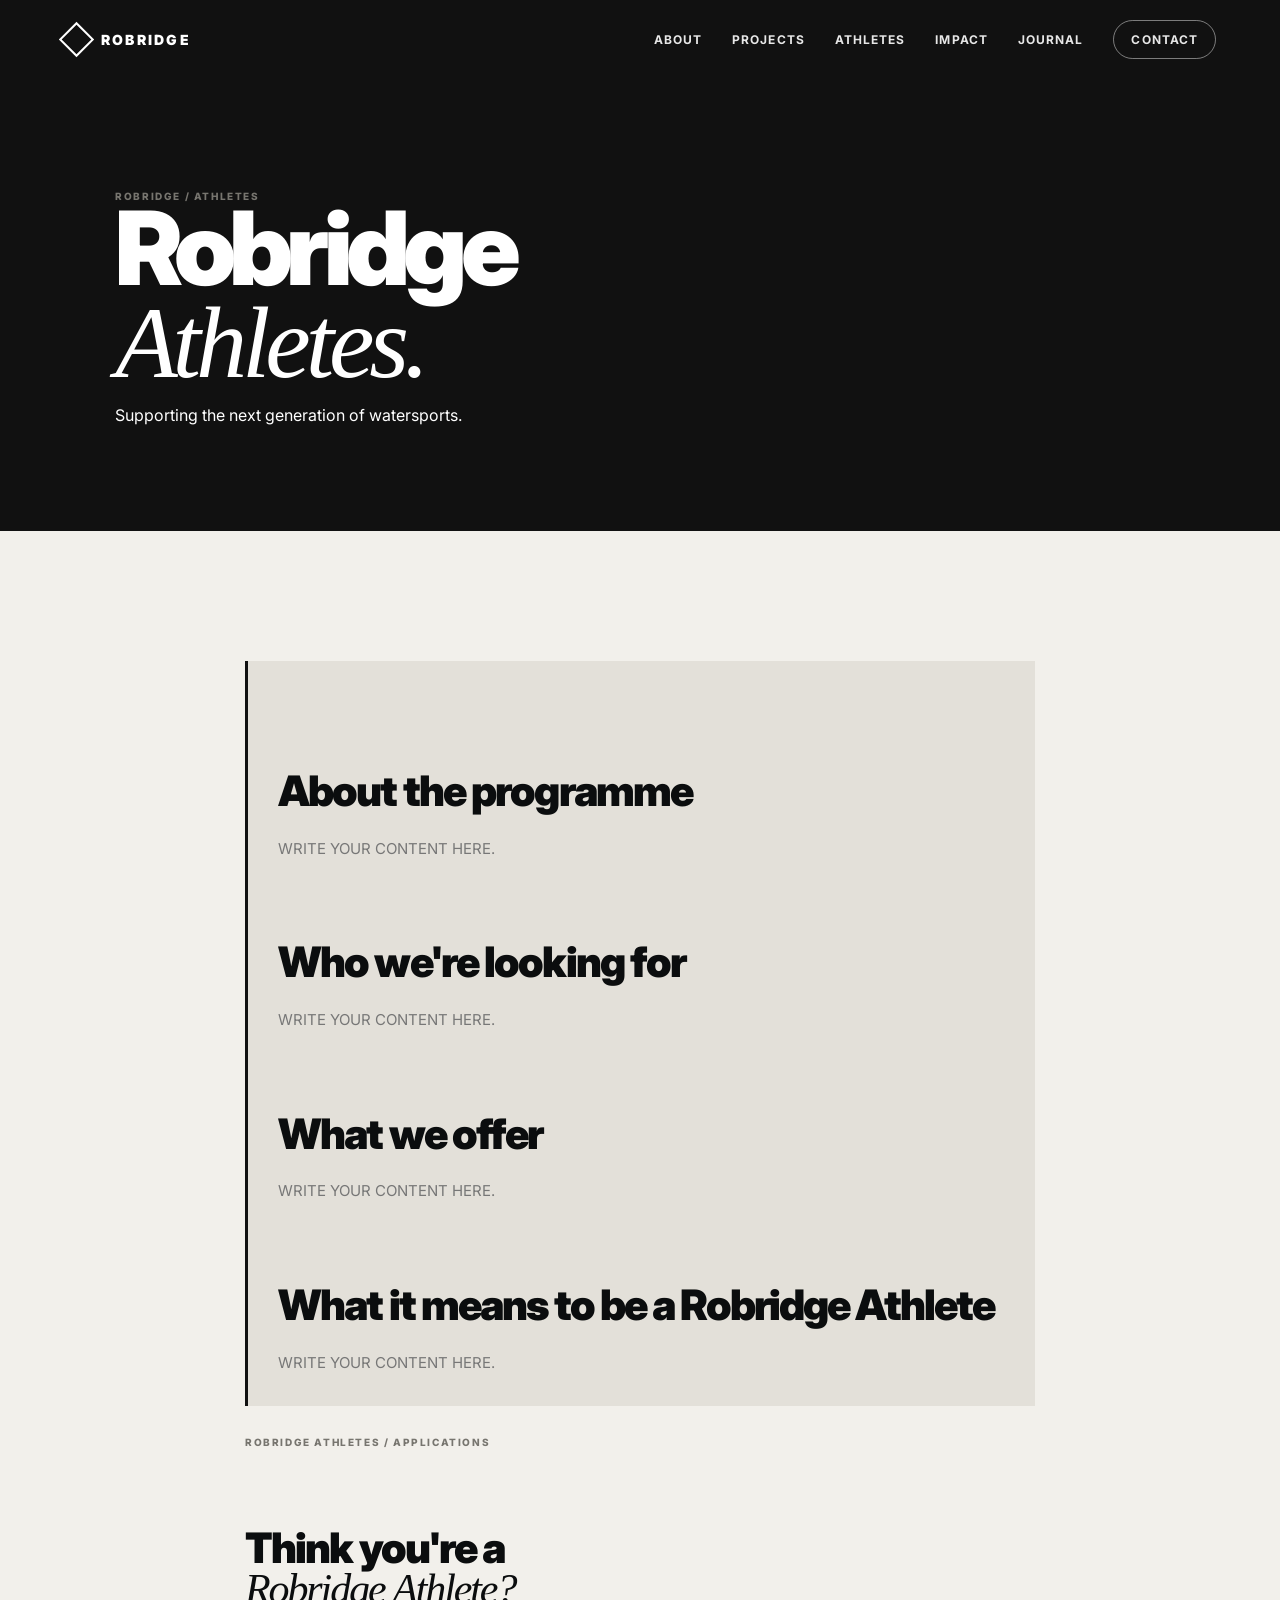
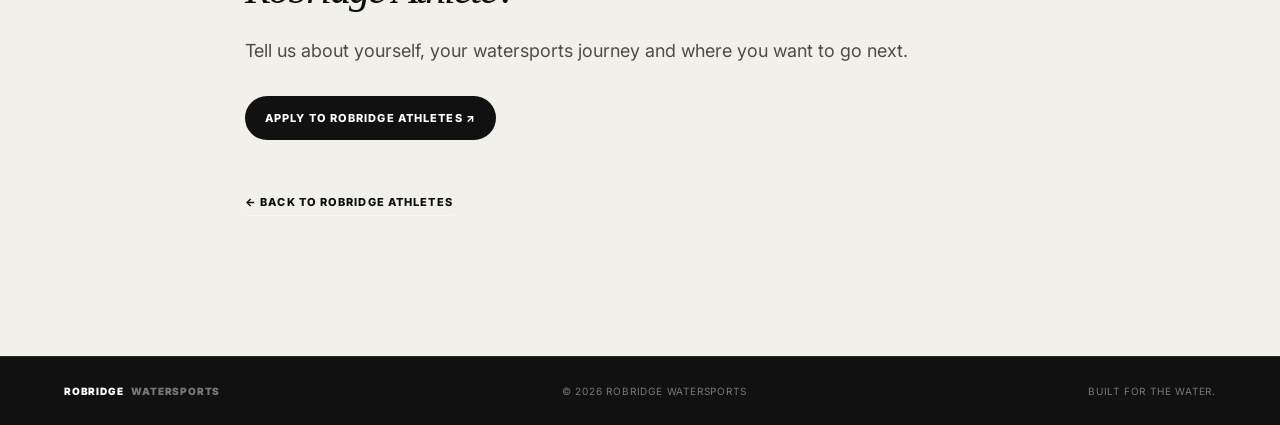
==== athletes.html @ 774c08d5 "Add athletes.html for Robridge Athletes page" ====
<!doctype html>
<html lang="en">
<head>

  <link rel="icon" type="image/png" href="favcon.png">
  <link rel="apple-touch-icon" href="apple-touch-icon.png">

  <meta charset="UTF-8">
  <meta name="viewport" content="width=device-width, initial-scale=1.0">

  <meta
    name="description"
    content="Robridge Athletes — supporting the next generation of watersports."
  >

  <title>Robridge Athletes</title>

  <link rel="preconnect" href="https://fonts.googleapis.com">
  <link rel="preconnect" href="https://fonts.gstatic.com" crossorigin>

  <link
    href="https://fonts.googleapis.com/css2?family=Inter:wght@400;500;600;700;800;900&display=swap"
    rel="stylesheet"
  >

  <link rel="stylesheet" href="styles.css">

</head>

<body>

<header class="nav">

  <a class="brand" href="index.html" aria-label="Robridge Watersports home">
    <span class="brand-mark"></span>
    <span>ROBRIDGE</span>
  </a>

  <button
    class="menu-toggle"
    aria-label="Open menu"
    aria-expanded="false"
  >
    ☰
  </button>

  <nav class="nav-links">
    <a href="index.html#about">About</a>
    <a href="index.html#projects">Projects</a>
    <a href="index.html#athletes">Athletes</a>
    <a href="index.html#impact">Impact</a>
    <a href="index.html#journal">Journal</a>
    <a class="nav-pill" href="index.html#contact">Contact</a>
  </nav>

</header>


<main class="article-page">

  <section class="article-hero">

    <div class="section-label">
      ROBRIDGE / ATHLETES
    </div>

    <h1>
      Robridge<br>
      <em>Athletes.</em>
    </h1>

    <p>
      Supporting the next generation of watersports.
    </p>

  </section>


  <article class="article-content">

    <div class="article-placeholder">

      <h2>About the programme</h2>

      <p>
        WRITE YOUR CONTENT HERE.
      </p>


      <h2>Who we're looking for</h2>

      <p>
        WRITE YOUR CONTENT HERE.
      </p>


      <h2>What we offer</h2>

      <p>
        WRITE YOUR CONTENT HERE.
      </p>


      <h2>What it means to be a Robridge Athlete</h2>

      <p>
        WRITE YOUR CONTENT HERE.
      </p>

    </div>


    <div class="athlete-apply">

      <div class="section-label">
        ROBRIDGE ATHLETES / APPLICATIONS
      </div>

      <h2>
        Think you're a<br>
        <em>Robridge Athlete?</em>
      </h2>

      <p>
        Tell us about yourself, your watersports journey and where you want
        to go next.
      </p>

      <a
        class="button button-dark"
        href="mailto:callumianaldridge@gmail.com?subject=Robridge%20Athlete%20Programme%20Application"
      >
        Apply to Robridge Athletes ↗
      </a>

    </div>

    <a class="article-back" href="index.html#athletes">
      ← Back to Robridge Athletes
    </a>

  </article>

</main>


<footer>

  <div class="footer-brand">
    ROBRIDGE<span>WATERSPORTS</span>
  </div>

  <div>
    © 2026 Robridge Watersports
  </div>

  <div>
    Built for the water.
  </div>

</footer>


<script src="script.js"></script>

</body>
</html>
---- styles.css ----
:root{
  --ink:#0b0d0e;
  --paper:#f2f0eb;
  --muted:#77756f;
  --line:rgba(11,13,14,.14);
  --white:#fff;
}

*{
  box-sizing:border-box;
}

html{
  scroll-behavior:smooth;
}

body{
  margin:0;
  background:var(--paper);
  color:var(--ink);
  font-family:Inter,Arial,sans-serif;
}

a{
  color:inherit;
  text-decoration:none;
}


/* NAVIGATION */

.nav{
  position:fixed;
  z-index:20;
  top:0;
  left:0;
  right:0;
  height:78px;
  padding:0 5vw;
  display:flex;
  align-items:center;
  justify-content:space-between;
  color:#fff;
  mix-blend-mode:normal;
}

.brand{
  display:flex;
  gap:12px;
  align-items:center;
  font-weight:900;
  letter-spacing:.16em;
  font-size:14px;
}

.brand-mark{
  width:25px;
  height:25px;
  border:2px solid currentColor;
  display:block;
  transform:rotate(45deg);
}

.nav-links{
  display:flex;
  align-items:center;
  gap:30px;
  font-size:12px;
  font-weight:700;
  text-transform:uppercase;
  letter-spacing:.09em;
}

.nav-links a{
  opacity:.9;
  transition:.2s;
}

.nav-links a:hover{
  opacity:1;
}

.nav-pill{
  border:1px solid rgba(255,255,255,.5);
  padding:11px 17px;
  border-radius:100px;
}

.menu-toggle{
  display:none;
  background:none;
  border:0;
  color:#fff;
  font-size:25px;
}


/* HERO */

.hero{
  height:100svh;
  min-height:680px;
  position:relative;
  overflow:hidden;
  background:#111;
  color:#fff;
}

.hero-video{
  position:absolute;
  inset:0;
  width:100%;
  height:100%;
  object-fit:cover;
}

.hero-overlay{
  position:absolute;
  inset:0;
  background:
    linear-gradient(90deg,rgba(0,0,0,.72),rgba(0,0,0,.18) 70%),
    linear-gradient(0deg,rgba(0,0,0,.35),transparent 50%);
}

.hero-content{
  position:absolute;
  left:9vw;
  bottom:15vh;
  max-width:760px;
}

.eyebrow,
.section-label,
.project-meta,
.article-date{
  font-size:10px;
  letter-spacing:.16em;
  font-weight:800;
}

.eyebrow{
  margin-bottom:22px;
}

h1{
  font-size:clamp(60px,9vw,138px);
  line-height:.88;
  letter-spacing:-.065em;
  margin:0;
  font-weight:900;
}

h1 em,
h2 em{
  font-family:Georgia,serif;
  font-weight:400;
  letter-spacing:-.05em;
}

.hero-copy{
  font-size:17px;
  line-height:1.55;
  max-width:560px;
  color:rgba(255,255,255,.78);
  margin:32px 0;
}

.hero-actions{
  display:flex;
  align-items:center;
  gap:28px;
}

.button{
  display:inline-flex;
  align-items:center;
  gap:20px;
  padding:15px 20px;
  font-size:11px;
  font-weight:800;
  letter-spacing:.1em;
  text-transform:uppercase;
  border-radius:100px;
}

.button-light{
  background:#fff;
  color:#111;
}

.button-dark{
  background:#111;
  color:#fff;
}

.text-link{
  font-size:12px;
  font-weight:700;
  border-bottom:1px solid rgba(255,255,255,.5);
  padding-bottom:4px;
}

.scroll-hint{
  position:absolute;
  bottom:34px;
  right:5vw;
  font-size:9px;
  letter-spacing:.16em;
  font-weight:800;
}

.scroll-hint span{
  margin-left:15px;
  font-size:15px;
}


/* GENERAL SECTIONS */

.section{
  padding:130px 9vw;
}

.intro{
  display:grid;
  grid-template-columns:1fr 2.3fr;
  gap:6vw;
}

h2{
  font-size:clamp(44px,6vw,90px);
  line-height:.95;
  letter-spacing:-.06em;
  margin:0 0 35px;
  font-weight:900;
}

h2 span{
  color:#85837d;
}

.lead{
  font-size:clamp(22px,2.4vw,34px);
  line-height:1.25;
  max-width:850px;
  margin:0;
}

.section-label{
  color:var(--muted);
}


/* PROJECTS */

.projects{
  background:#111;
  color:#fff;
}

.section-head{
  display:flex;
  justify-content:space-between;
  align-items:flex-end;
  gap:40px;
  margin-bottom:60px;
}

.section-head h2{
  margin:16px 0 0;
}

.section-head>p{
  max-width:350px;
  color:#92928e;
  line-height:1.6;
  margin:0;
}

.project-grid{
  display:grid;
  grid-template-columns:1.25fr 1fr 1fr;
  gap:18px;
}

.project-card{
  background:#1a1b1c;
  border:1px solid rgba(255,255,255,.08);
  min-height:540px;
  display:flex;
  flex-direction:column;
}

.project-image{
  height:280px;
  position:relative;
  overflow:hidden;
}

.project-image:after{
  content:"";
  position:absolute;
  inset:0;
  background:linear-gradient(135deg,transparent,rgba(0,0,0,.45));
}

.project-image span{
  position:absolute;
  z-index:2;
  top:20px;
  left:20px;
  font-size:10px;
  font-weight:800;
  letter-spacing:.1em;
}

.crewfinder-image{
  background:
    radial-gradient(circle at 65% 30%,#9db9be 0 2%,transparent 3%),
    linear-gradient(135deg,#173d49,#0a171b 70%);
}

.dinghy-image{
  background:
    linear-gradient(145deg,#c5d2cf,#49656a 45%,#101a1c);
}

.future-image{
  background:
    linear-gradient(135deg,#ded9cc,#686762 45%,#141414);
}

.project-body{
  padding:30px;
  display:flex;
  flex:1;
  flex-direction:column;
}

.project-meta{
  color:#777;
  line-height:1.5;
}

.project-body h3{
  font-size:32px;
  letter-spacing:-.04em;
  margin:16px 0 12px;
}

.project-body p{
  color:#a5a5a0;
  line-height:1.6;
  margin:0 0 25px;
}

.project-body a{
  margin-top:auto;
  font-size:11px;
  font-weight:800;
  letter-spacing:.1em;
  text-transform:uppercase;
}


/* IMPACT */

.impact{
  background:#d9d7d1;
}

.impact-grid{
  display:grid;
  grid-template-columns:1.2fr 1fr;
  gap:8vw;
}

.impact-copy{
  padding-top:20px;
}

.impact-copy>p{
  font-size:22px;
  line-height:1.45;
  max-width:600px;
}

.stats{
  display:grid;
  grid-template-columns:repeat(3,1fr);
  border-top:1px solid var(--line);
  margin-top:70px;
}

.stats div{
  padding:25px 15px 0 0;
}

.stats strong{
  display:block;
  font-size:45px;
  letter-spacing:-.05em;
}

.stats span{
  font-size:9px;
  letter-spacing:.12em;
  font-weight:800;
  color:var(--muted);
}


/* JOURNAL */

.journal{
  background:var(--paper);
}

.journal-list{
  width:100%;
  border-top:1px solid var(--ink);
}


/* BLACK ARTICLE STRIPES */

.journal-row{
  width:100%;
  min-height:150px;
  background:#111;
  color:#fff;
  display:grid;
  grid-template-columns:80px 1fr 60px;
  align-items:center;
  gap:30px;
  padding:30px 35px;
  border-bottom:1px solid rgba(255,255,255,.12);
  transition:
    background .25s ease,
    padding .25s ease;
}

.journal-row:hover{
  background:#1c1d1e;
  padding-left:45px;
}

.journal-number{
  font-size:11px;
  font-weight:800;
  letter-spacing:.12em;
  color:#777;
}

.journal-info{
  min-width:0;
}

.journal-info .article-date{
  margin:0 0 12px;
  color:#777;
}

.journal-info h3{
  margin:0;
  font-size:clamp(24px,3vw,42px);
  line-height:1;
  letter-spacing:-.045em;
  font-weight:800;
}

.journal-arrow{
  justify-self:end;
  font-size:24px;
  font-weight:400;
  transition:transform .25s ease;
}

.journal-row:hover .journal-arrow{
  transform:translate(5px,-5px);
}


/* ARTICLE PAGES */

.article-page{
  background:var(--paper);
  min-height:100vh;
}


/* BLACK ARTICLE HERO */

.article-hero{
  background:#111;
  color:#fff;
  padding:190px 9vw 90px;
}

.article-hero-inner{
  max-width:1200px;
}

.article-hero .article-date{
  color:#777;
  margin:0 0 25px;
}

.article-hero h1{
  font-size:clamp(52px,8vw,110px);
  max-width:1100px;
  margin:0;
  line-height:.9;
}

.article-content{
  max-width:850px;
  margin:0 auto;
  padding:100px 30px 140px;
}

.article-content .article-intro{
  font-size:28px;
  line-height:1.35;
  letter-spacing:-.025em;
  margin-bottom:60px;
}

.article-content p{
  font-size:18px;
  line-height:1.75;
  color:#4e4c48;
  margin:0 0 30px;
}

.article-content h2{
  font-size:42px;
  margin:80px 0 25px;
  letter-spacing:-.045em;
}

.article-content h3{
  font-size:28px;
  margin:50px 0 20px;
  letter-spacing:-.03em;
}

.article-back{
  display:inline-flex;
  align-items:center;
  gap:12px;
  font-size:11px;
  font-weight:800;
  letter-spacing:.1em;
  text-transform:uppercase;
  border-bottom:1px solid rgba(255,255,255,.4);
  padding-bottom:6px;
  margin-top:55px;
}

.article-placeholder{
  padding:30px;
  background:#e3e0d9;
  border-left:3px solid #111;
  margin:30px 0;
}

.article-placeholder p{
  margin:0;
  color:#777;
  font-size:15px;
}


/* CONTACT */

.contact{
  background:#111;
  color:#fff;
  text-align:center;
  padding-top:150px;
  padding-bottom:150px;
}

.contact-inner{
  max-width:800px;
  margin:auto;
}

.contact .section-label{
  color:#777;
}

.contact h2{
  font-size:clamp(65px,9vw,130px);
  margin:30px 0;
}

.contact p{
  color:#999;
  max-width:480px;
  margin:0 auto 35px;
  line-height:1.6;
}


/* FOOTER */

footer{
  background:#111;
  color:#777;
  border-top:1px solid #292929;
  padding:28px 5vw;
  display:flex;
  justify-content:space-between;
  font-size:10px;
  letter-spacing:.08em;
  text-transform:uppercase;
}

.footer-brand{
  color:#fff;
  font-weight:900;
}

.footer-brand span{
  color:#777;
  margin-left:8px;
}


/* MOBILE */

@media(max-width:850px){

  .nav{
    height:68px;
    padding:0 6vw;
  }

  .menu-toggle{
    display:block;
  }

  .nav-links{
    display:none;
    position:absolute;
    top:68px;
    left:0;
    right:0;
    background:#111;
    padding:25px 6vw;
    flex-direction:column;
    align-items:flex-start;
  }

  .nav-links.open{
    display:flex;
  }

  .hero-content{
    left:7vw;
    right:7vw;
    bottom:12vh;
  }

  .hero-copy{
    font-size:15px;
  }

  .section{
    padding:90px 7vw;
  }

  .intro,
  .impact-grid{
    grid-template-columns:1fr;
  }

  .project-grid,
  .article-grid{
    grid-template-columns:1fr;
  }

  .project-card{
    min-height:470px;
  }

  .project-image{
    height:230px;
  }

  .section-head{
    display:block;
  }

  .section-head>p{
    margin-top:20px;
  }

  .stats{
    margin-top:40px;
  }

  /* JOURNAL MOBILE */

  .journal-row{
    min-height:135px;
    grid-template-columns:45px 1fr 35px;
    gap:15px;
    padding:25px 18px;
  }

  .journal-row:hover{
    padding-left:23px;
  }

  .journal-info h3{
    font-size:24px;
  }

  .journal-arrow{
    font-size:20px;
  }

  /* ARTICLE MOBILE */

  .article-hero{
    padding:145px 7vw 70px;
  }

  .article-hero h1{
    font-size:clamp(48px,13vw,75px);
  }

  .article-content{
    padding:70px 7vw 100px;
  }

  .article-content .article-intro{
    font-size:23px;
  }

  .article-content p{
    font-size:17px;
    line-height:1.7;
  }

  .article-content h2{
    font-size:36px;
    margin-top:60px;
  }

  footer{
    flex-direction:column;
    gap:12px;
  }

}
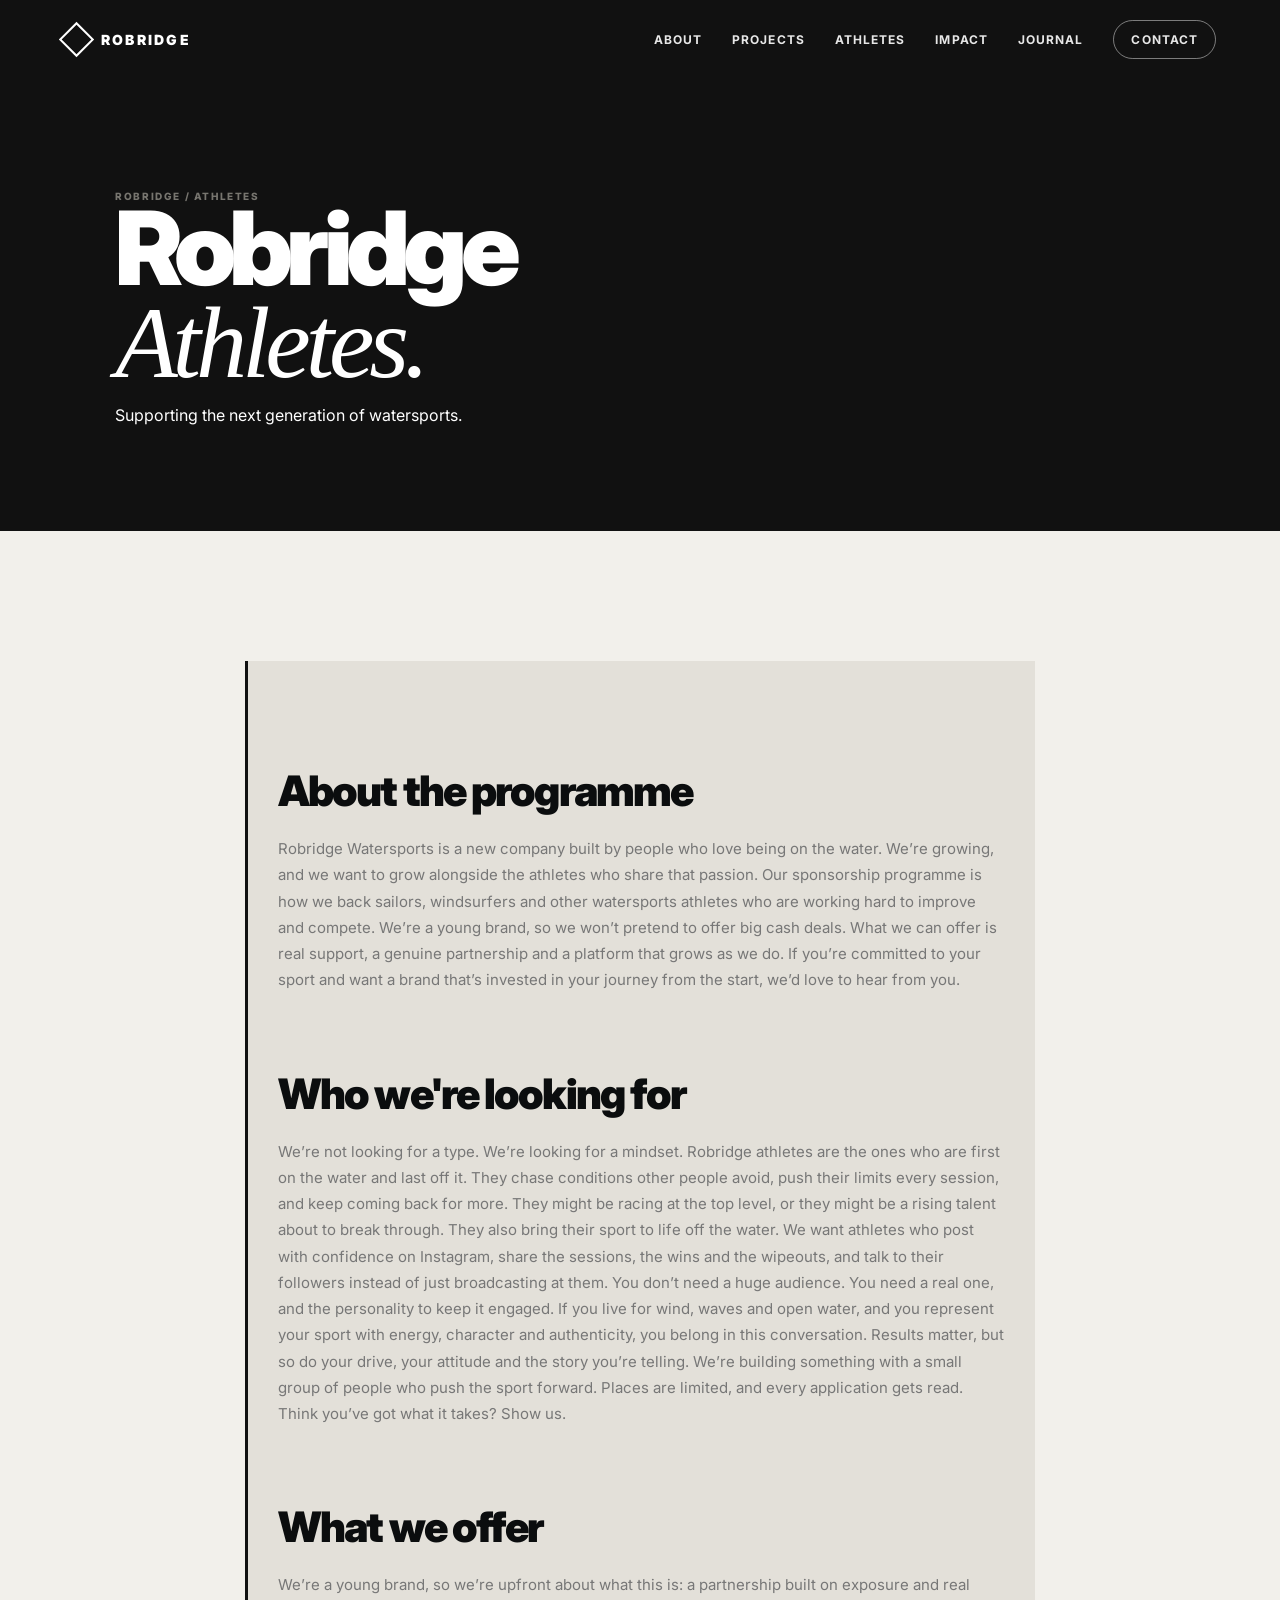
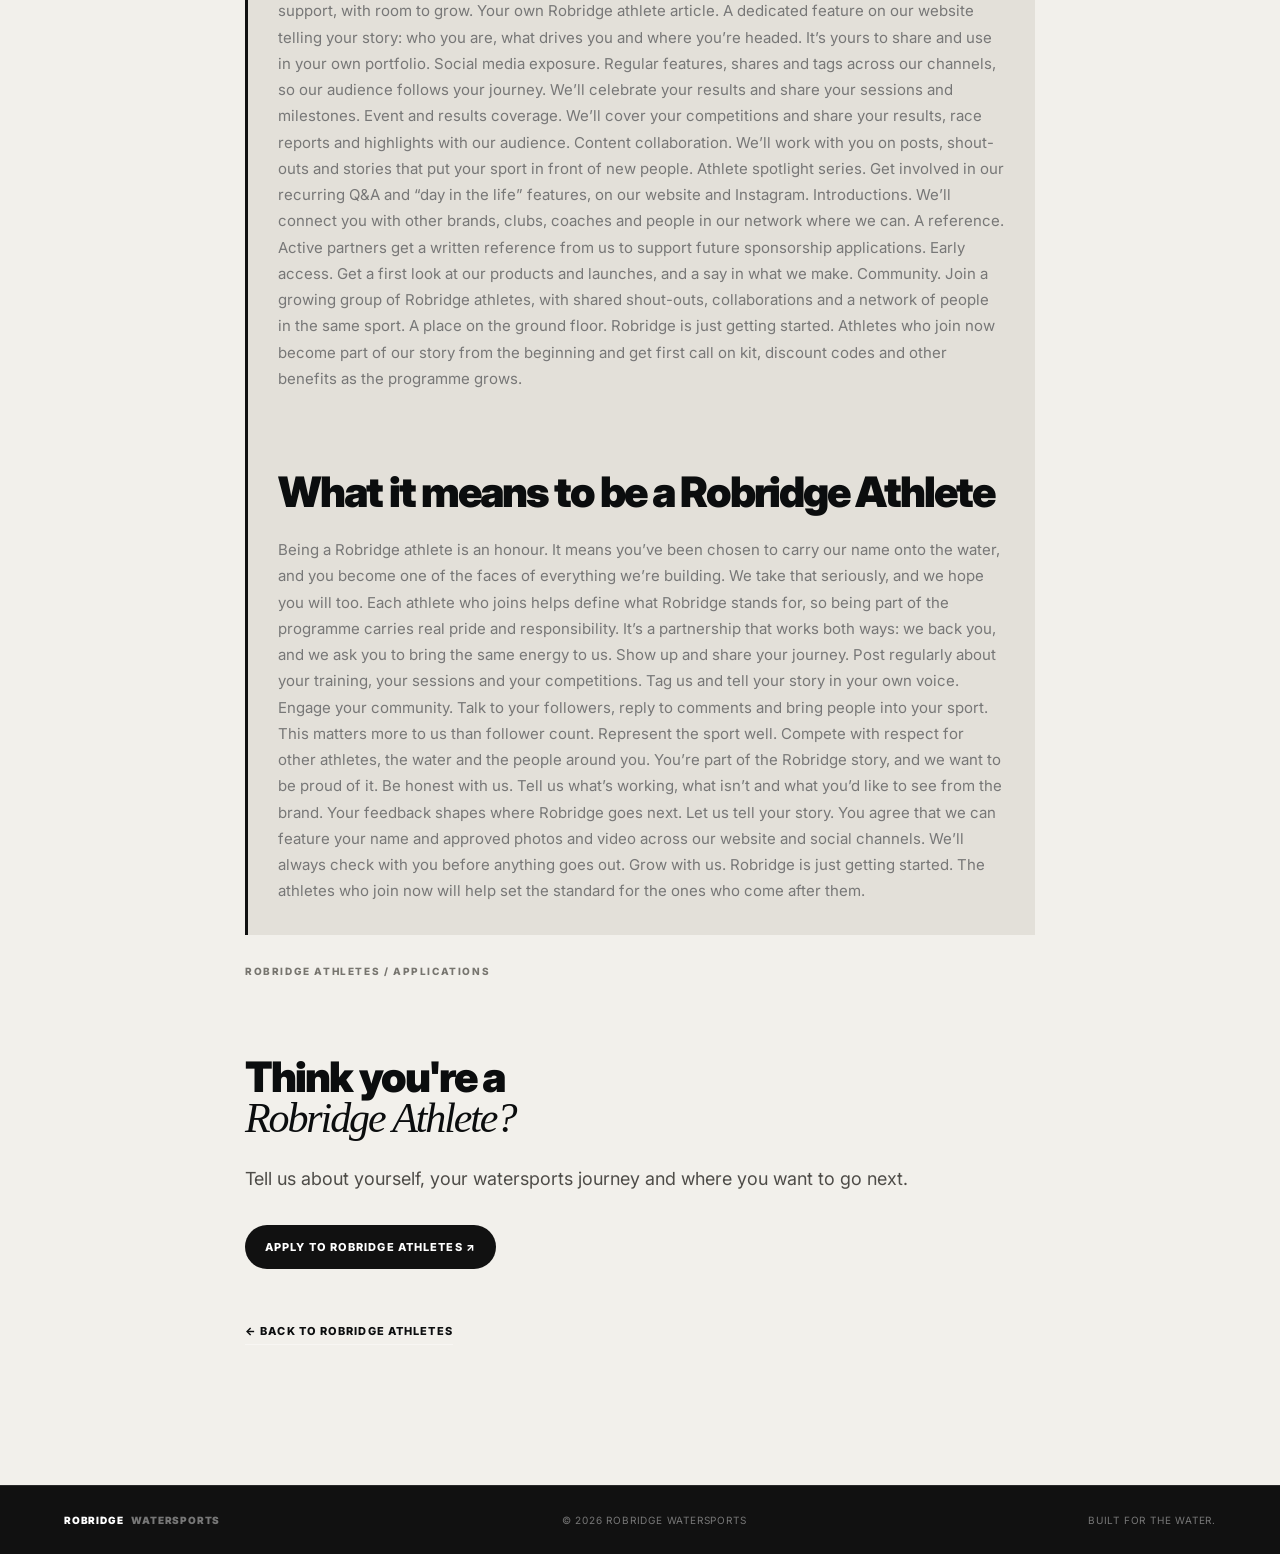
==== commit e8ff9c8e: "Update athletes.html" ====
--- a/athletes.html
+++ b/athletes.html
@@ -83,29 +83,70 @@
       <h2>About the programme</h2>
 
       <p>
-        WRITE YOUR CONTENT HERE.
+       Robridge Watersports is a new company built by people who love being on the water. We’re growing, and we want to grow alongside the athletes who share that passion. Our sponsorship programme is how we back sailors, windsurfers and other watersports athletes who are working hard to improve and compete.
+
+We’re a young brand, so we won’t pretend to offer big cash deals. What we can offer is real support, a genuine partnership and a platform that grows as we do. If you’re committed to your sport and want a brand that’s invested in your journey from the start, we’d love to hear from you.
       </p>
 
 
       <h2>Who we're looking for</h2>
 
       <p>
-        WRITE YOUR CONTENT HERE.
-      </p>
+We’re not looking for a type. We’re looking for a mindset.
+
+Robridge athletes are the ones who are first on the water and last off it. They chase conditions other people avoid, push their limits every session, and keep coming back for more. They might be racing at the top level, or they might be a rising talent about to break through.
+
+They also bring their sport to life off the water. We want athletes who post with confidence on Instagram, share the sessions, the wins and the wipeouts, and talk to their followers instead of just broadcasting at them. You don’t need a huge audience. You need a real one, and the personality to keep it engaged.
+
+If you live for wind, waves and open water, and you represent your sport with energy, character and authenticity, you belong in this conversation. Results matter, but so do your drive, your attitude and the story you’re telling.
+
+We’re building something with a small group of people who push the sport forward. Places are limited, and every application gets read.
+
+Think you’ve got what it takes? Show us.      </p>
 
 
       <h2>What we offer</h2>
 
       <p>
-        WRITE YOUR CONTENT HERE.
-      </p>
+We’re a young brand, so we’re upfront about what this is: a partnership built on exposure and real support, with room to grow.
+
+Your own Robridge athlete article. A dedicated feature on our website telling your story: who you are, what drives you and where you’re headed. It’s yours to share and use in your own portfolio.
+
+Social media exposure. Regular features, shares and tags across our channels, so our audience follows your journey. We’ll celebrate your results and share your sessions and milestones.
+
+Event and results coverage. We’ll cover your competitions and share your results, race reports and highlights with our audience.
+
+Content collaboration. We’ll work with you on posts, shout-outs and stories that put your sport in front of new people.
+
+Athlete spotlight series. Get involved in our recurring Q&A and “day in the life” features, on our website and Instagram.
+
+Introductions. We’ll connect you with other brands, clubs, coaches and people in our network where we can.
+
+A reference. Active partners get a written reference from us to support future sponsorship applications.
+
+Early access. Get a first look at our products and launches, and a say in what we make.
+
+Community. Join a growing group of Robridge athletes, with shared shout-outs, collaborations and a network of people in the same sport.
+
+A place on the ground floor. Robridge is just getting started. Athletes who join now become part of our story from the beginning and get first call on kit, discount codes and other benefits as the programme grows.      </p>
 
 
       <h2>What it means to be a Robridge Athlete</h2>
 
       <p>
-        WRITE YOUR CONTENT HERE.
-      </p>
+Being a Robridge athlete is an honour. It means you’ve been chosen to carry our name onto the water, and you become one of the faces of everything we’re building. We take that seriously, and we hope you will too. Each athlete who joins helps define what Robridge stands for, so being part of the programme carries real pride and responsibility. It’s a partnership that works both ways: we back you, and we ask you to bring the same energy to us.
+
+Show up and share your journey. Post regularly about your training, your sessions and your competitions. Tag us and tell your story in your own voice.
+
+Engage your community. Talk to your followers, reply to comments and bring people into your sport. This matters more to us than follower count.
+
+Represent the sport well. Compete with respect for other athletes, the water and the people around you. You’re part of the Robridge story, and we want to be proud of it.
+
+Be honest with us. Tell us what’s working, what isn’t and what you’d like to see from the brand. Your feedback shapes where Robridge goes next.
+
+Let us tell your story. You agree that we can feature your name and approved photos and video across our website and social channels. We’ll always check with you before anything goes out.
+
+Grow with us. Robridge is just getting started. The athletes who join now will help set the standard for the ones who come after them.      </p>
 
     </div>
 
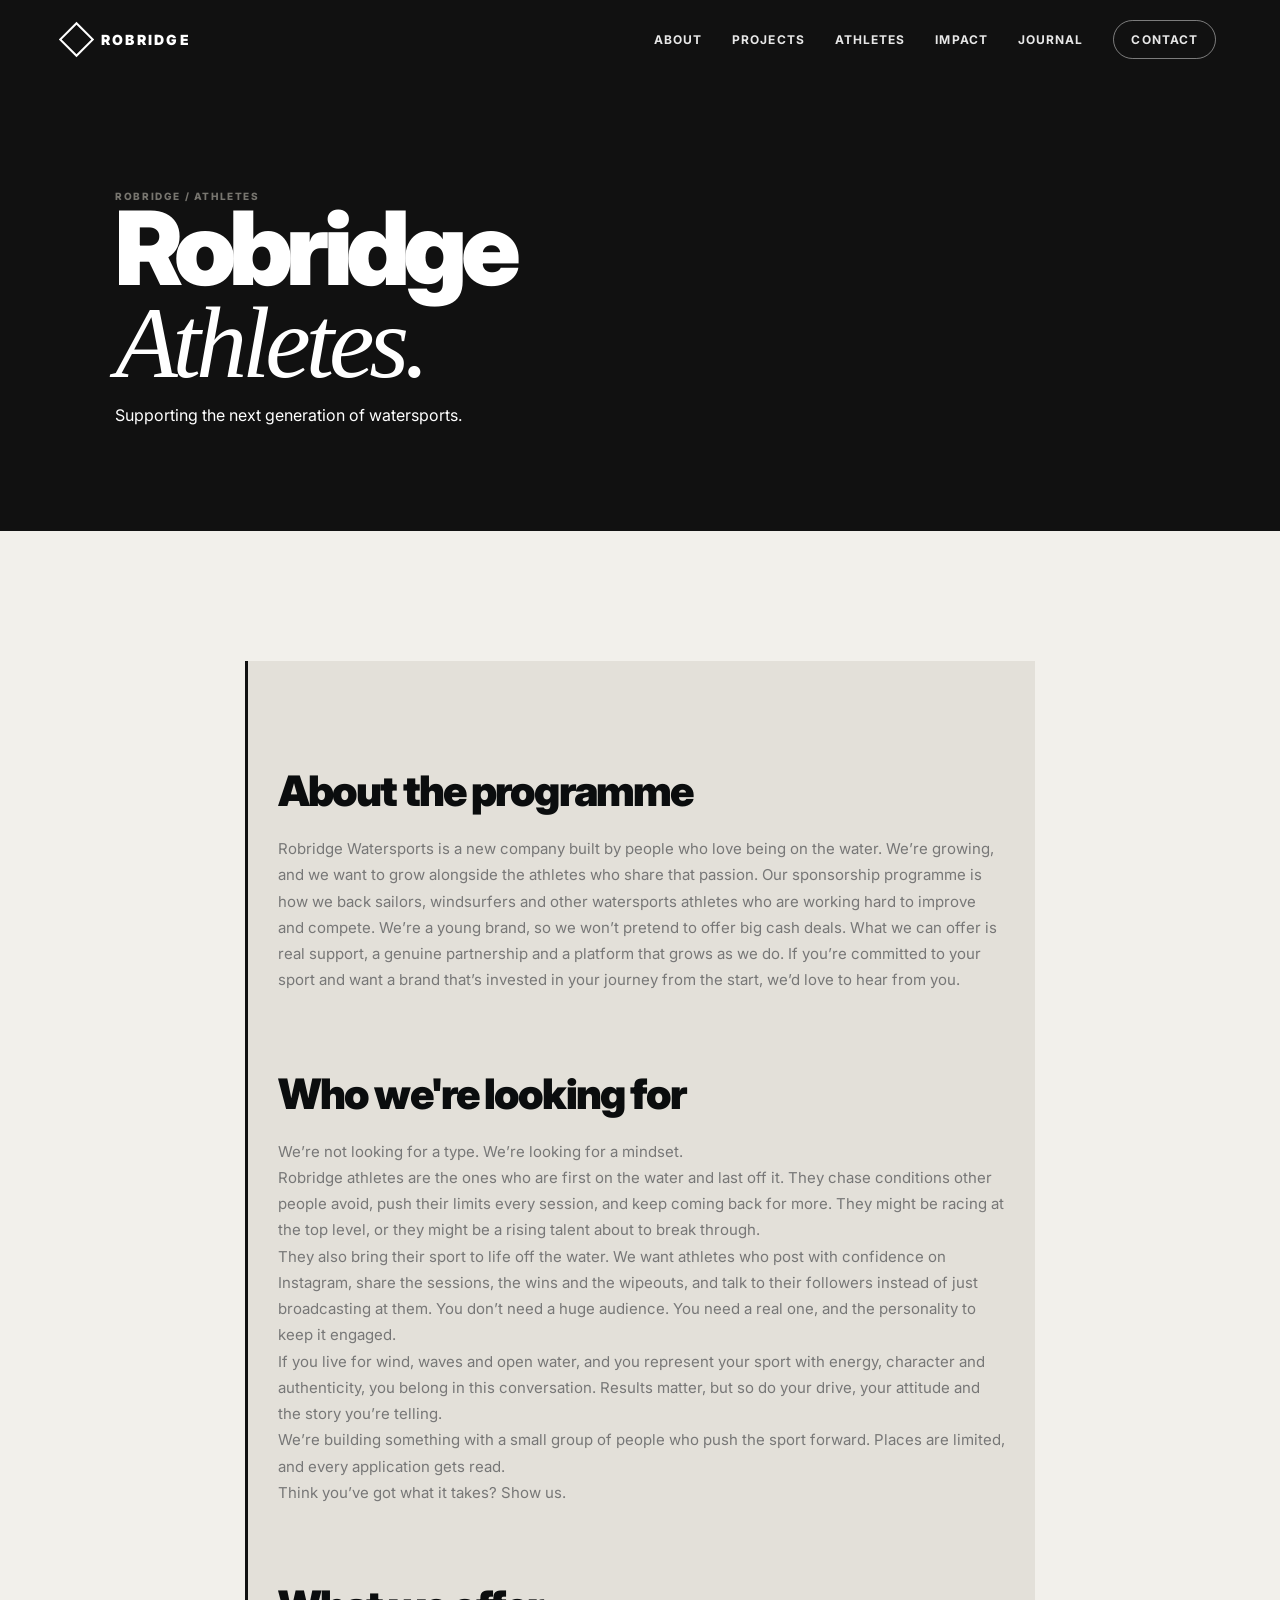
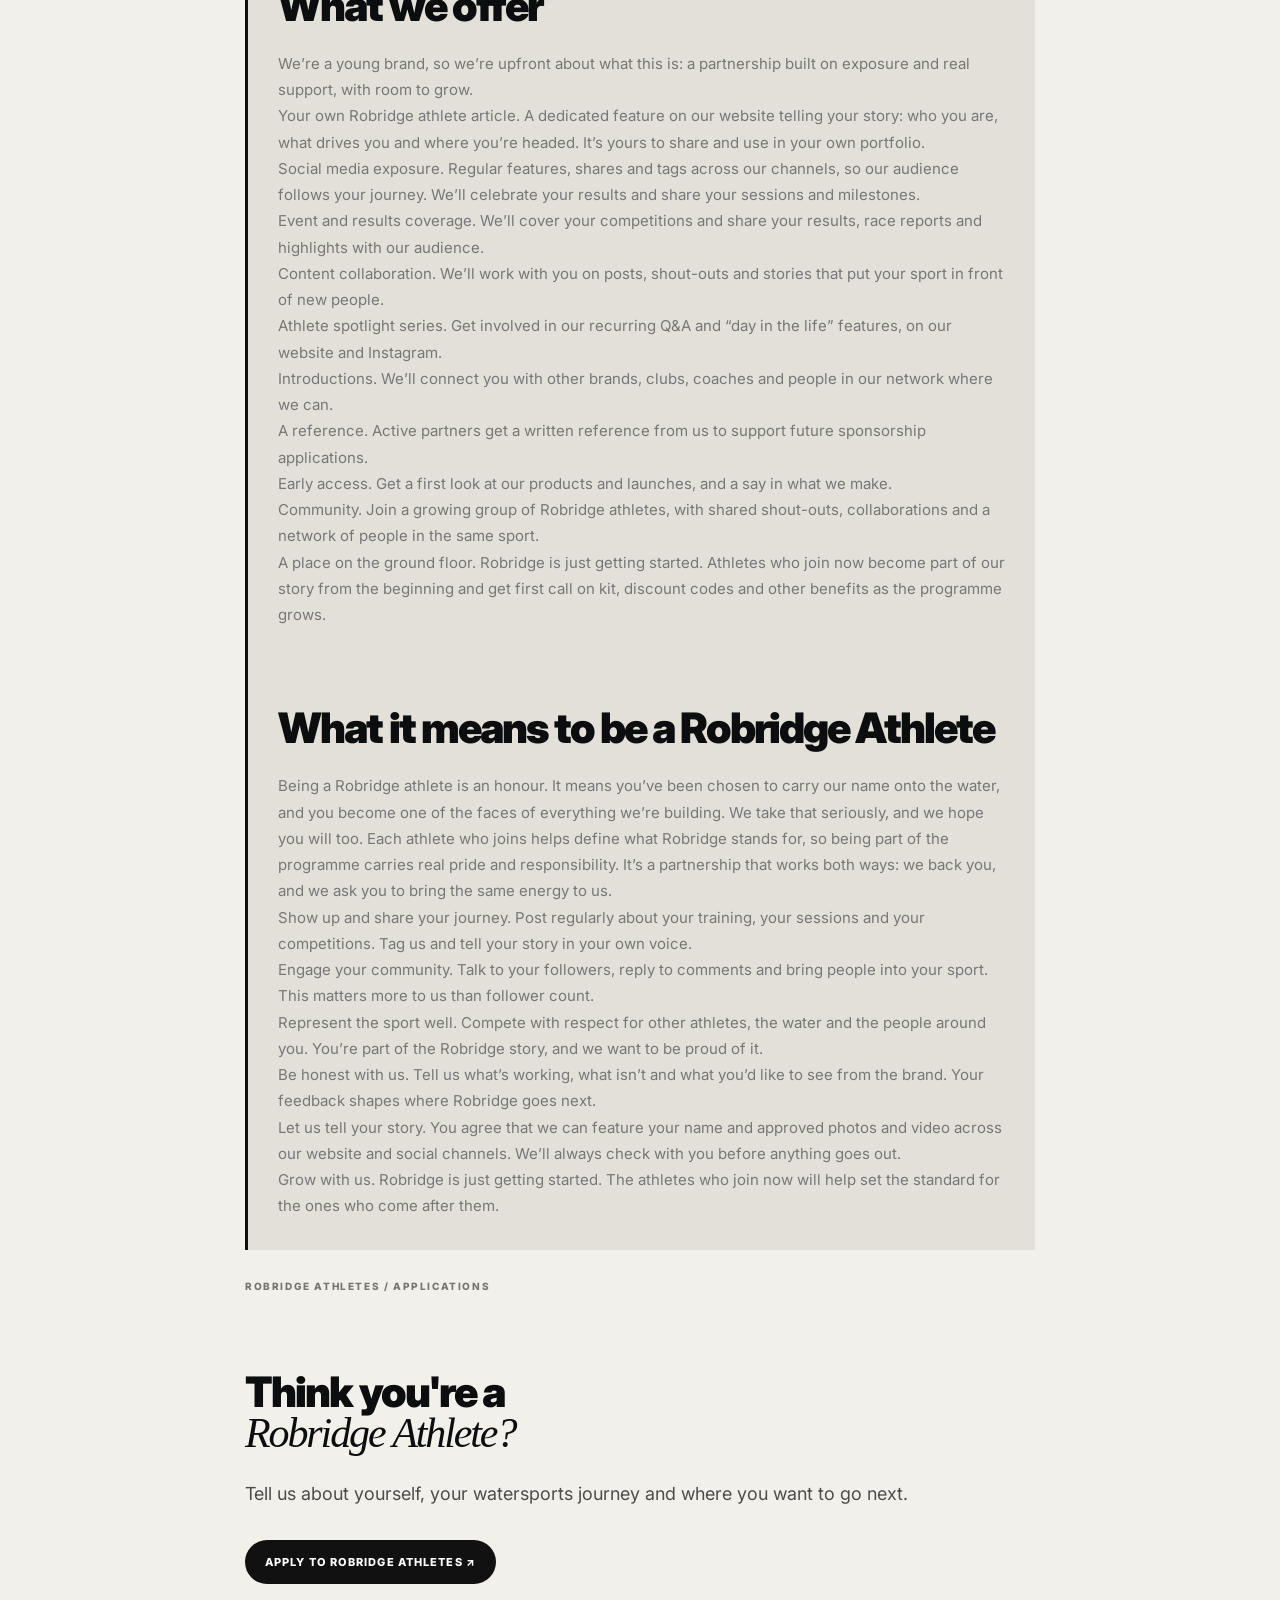
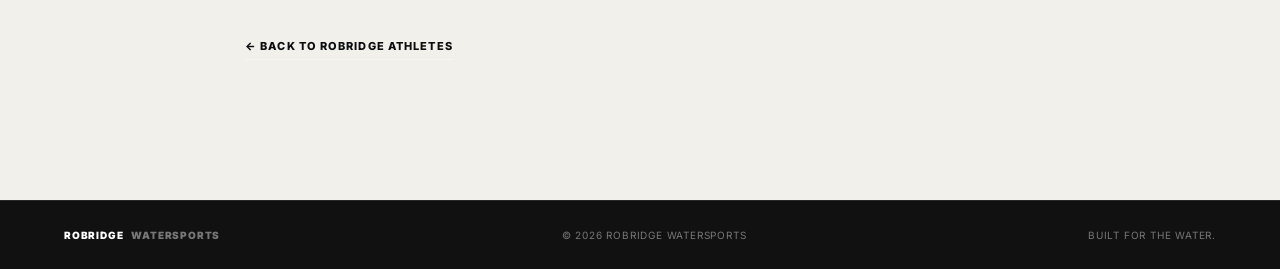
==== commit 1d8620a1: "Refactor HTML to use paragraph tags Replaced line breaks with paragraph tags for better HTML structu" ====
--- a/athletes.html
+++ b/athletes.html
@@ -91,62 +91,59 @@
 
       <h2>Who we're looking for</h2>
 
-      <p>
-We’re not looking for a type. We’re looking for a mindset.
-
-Robridge athletes are the ones who are first on the water and last off it. They chase conditions other people avoid, push their limits every session, and keep coming back for more. They might be racing at the top level, or they might be a rising talent about to break through.
-
-They also bring their sport to life off the water. We want athletes who post with confidence on Instagram, share the sessions, the wins and the wipeouts, and talk to their followers instead of just broadcasting at them. You don’t need a huge audience. You need a real one, and the personality to keep it engaged.
-
-If you live for wind, waves and open water, and you represent your sport with energy, character and authenticity, you belong in this conversation. Results matter, but so do your drive, your attitude and the story you’re telling.
-
-We’re building something with a small group of people who push the sport forward. Places are limited, and every application gets read.
-
-Think you’ve got what it takes? Show us.      </p>
+<p> We’re not looking for a type. We’re looking for a mindset.</p>
+
+<p> Robridge athletes are the ones who are first on the water and last off it. They chase conditions other people avoid, push their limits every session, and keep coming back for more. They might be racing at the top level, or they might be a rising talent about to break through.</p>
+
+<p> They also bring their sport to life off the water. We want athletes who post with confidence on Instagram, share the sessions, the wins and the wipeouts, and talk to their followers instead of just broadcasting at them. You don’t need a huge audience. You need a real one, and the personality to keep it engaged.</p>
+
+<p> If you live for wind, waves and open water, and you represent your sport with energy, character and authenticity, you belong in this conversation. Results matter, but so do your drive, your attitude and the story you’re telling.</p>
+
+<p> We’re building something with a small group of people who push the sport forward. Places are limited, and every application gets read.</p>
+
+<p> Think you’ve got what it takes? Show us.      </p>
 
 
       <h2>What we offer</h2>
 
-      <p>
-We’re a young brand, so we’re upfront about what this is: a partnership built on exposure and real support, with room to grow.
-
-Your own Robridge athlete article. A dedicated feature on our website telling your story: who you are, what drives you and where you’re headed. It’s yours to share and use in your own portfolio.
-
-Social media exposure. Regular features, shares and tags across our channels, so our audience follows your journey. We’ll celebrate your results and share your sessions and milestones.
-
-Event and results coverage. We’ll cover your competitions and share your results, race reports and highlights with our audience.
-
-Content collaboration. We’ll work with you on posts, shout-outs and stories that put your sport in front of new people.
-
-Athlete spotlight series. Get involved in our recurring Q&A and “day in the life” features, on our website and Instagram.
-
-Introductions. We’ll connect you with other brands, clubs, coaches and people in our network where we can.
-
-A reference. Active partners get a written reference from us to support future sponsorship applications.
-
-Early access. Get a first look at our products and launches, and a say in what we make.
-
-Community. Join a growing group of Robridge athletes, with shared shout-outs, collaborations and a network of people in the same sport.
-
-A place on the ground floor. Robridge is just getting started. Athletes who join now become part of our story from the beginning and get first call on kit, discount codes and other benefits as the programme grows.      </p>
+<p> We’re a young brand, so we’re upfront about what this is: a partnership built on exposure and real support, with room to grow.</p>
+
+<p>Your own Robridge athlete article. A dedicated feature on our website telling your story: who you are, what drives you and where you’re headed. It’s yours to share and use in your own portfolio.</p>
+
+<p>Social media exposure. Regular features, shares and tags across our channels, so our audience follows your journey. We’ll celebrate your results and share your sessions and milestones.</p>
+
+<p>Event and results coverage. We’ll cover your competitions and share your results, race reports and highlights with our audience.</p>
+
+<p>Content collaboration. We’ll work with you on posts, shout-outs and stories that put your sport in front of new people.</p>
+
+<p>Athlete spotlight series. Get involved in our recurring Q&A and “day in the life” features, on our website and Instagram.</p>
+
+<p>Introductions. We’ll connect you with other brands, clubs, coaches and people in our network where we can.</p>
+
+<p>A reference. Active partners get a written reference from us to support future sponsorship applications.</p>
+
+<p>Early access. Get a first look at our products and launches, and a say in what we make.</p>
+
+<p>Community. Join a growing group of Robridge athletes, with shared shout-outs, collaborations and a network of people in the same sport.</p>
+
+<p>A place on the ground floor. Robridge is just getting started. Athletes who join now become part of our story from the beginning and get first call on kit, discount codes and other benefits as the programme grows.      </p>
 
 
       <h2>What it means to be a Robridge Athlete</h2>
 
-      <p>
-Being a Robridge athlete is an honour. It means you’ve been chosen to carry our name onto the water, and you become one of the faces of everything we’re building. We take that seriously, and we hope you will too. Each athlete who joins helps define what Robridge stands for, so being part of the programme carries real pride and responsibility. It’s a partnership that works both ways: we back you, and we ask you to bring the same energy to us.
-
-Show up and share your journey. Post regularly about your training, your sessions and your competitions. Tag us and tell your story in your own voice.
-
-Engage your community. Talk to your followers, reply to comments and bring people into your sport. This matters more to us than follower count.
-
-Represent the sport well. Compete with respect for other athletes, the water and the people around you. You’re part of the Robridge story, and we want to be proud of it.
-
-Be honest with us. Tell us what’s working, what isn’t and what you’d like to see from the brand. Your feedback shapes where Robridge goes next.
-
-Let us tell your story. You agree that we can feature your name and approved photos and video across our website and social channels. We’ll always check with you before anything goes out.
-
-Grow with us. Robridge is just getting started. The athletes who join now will help set the standard for the ones who come after them.      </p>
+<p>Being a Robridge athlete is an honour. It means you’ve been chosen to carry our name onto the water, and you become one of the faces of everything we’re building. We take that seriously, and we hope you will too. Each athlete who joins helps define what Robridge stands for, so being part of the programme carries real pride and responsibility. It’s a partnership that works both ways: we back you, and we ask you to bring the same energy to us.</p>
+
+<p>Show up and share your journey. Post regularly about your training, your sessions and your competitions. Tag us and tell your story in your own voice.</p>
+
+<p>Engage your community. Talk to your followers, reply to comments and bring people into your sport. This matters more to us than follower count.</p>
+
+<p>Represent the sport well. Compete with respect for other athletes, the water and the people around you. You’re part of the Robridge story, and we want to be proud of it.</p>
+
+<p>Be honest with us. Tell us what’s working, what isn’t and what you’d like to see from the brand. Your feedback shapes where Robridge goes next.</p>
+
+<p>Let us tell your story. You agree that we can feature your name and approved photos and video across our website and social channels. We’ll always check with you before anything goes out.</p>
+
+<p>Grow with us. Robridge is just getting started. The athletes who join now will help set the standard for the ones who come after them.      </p>
 
     </div>
 
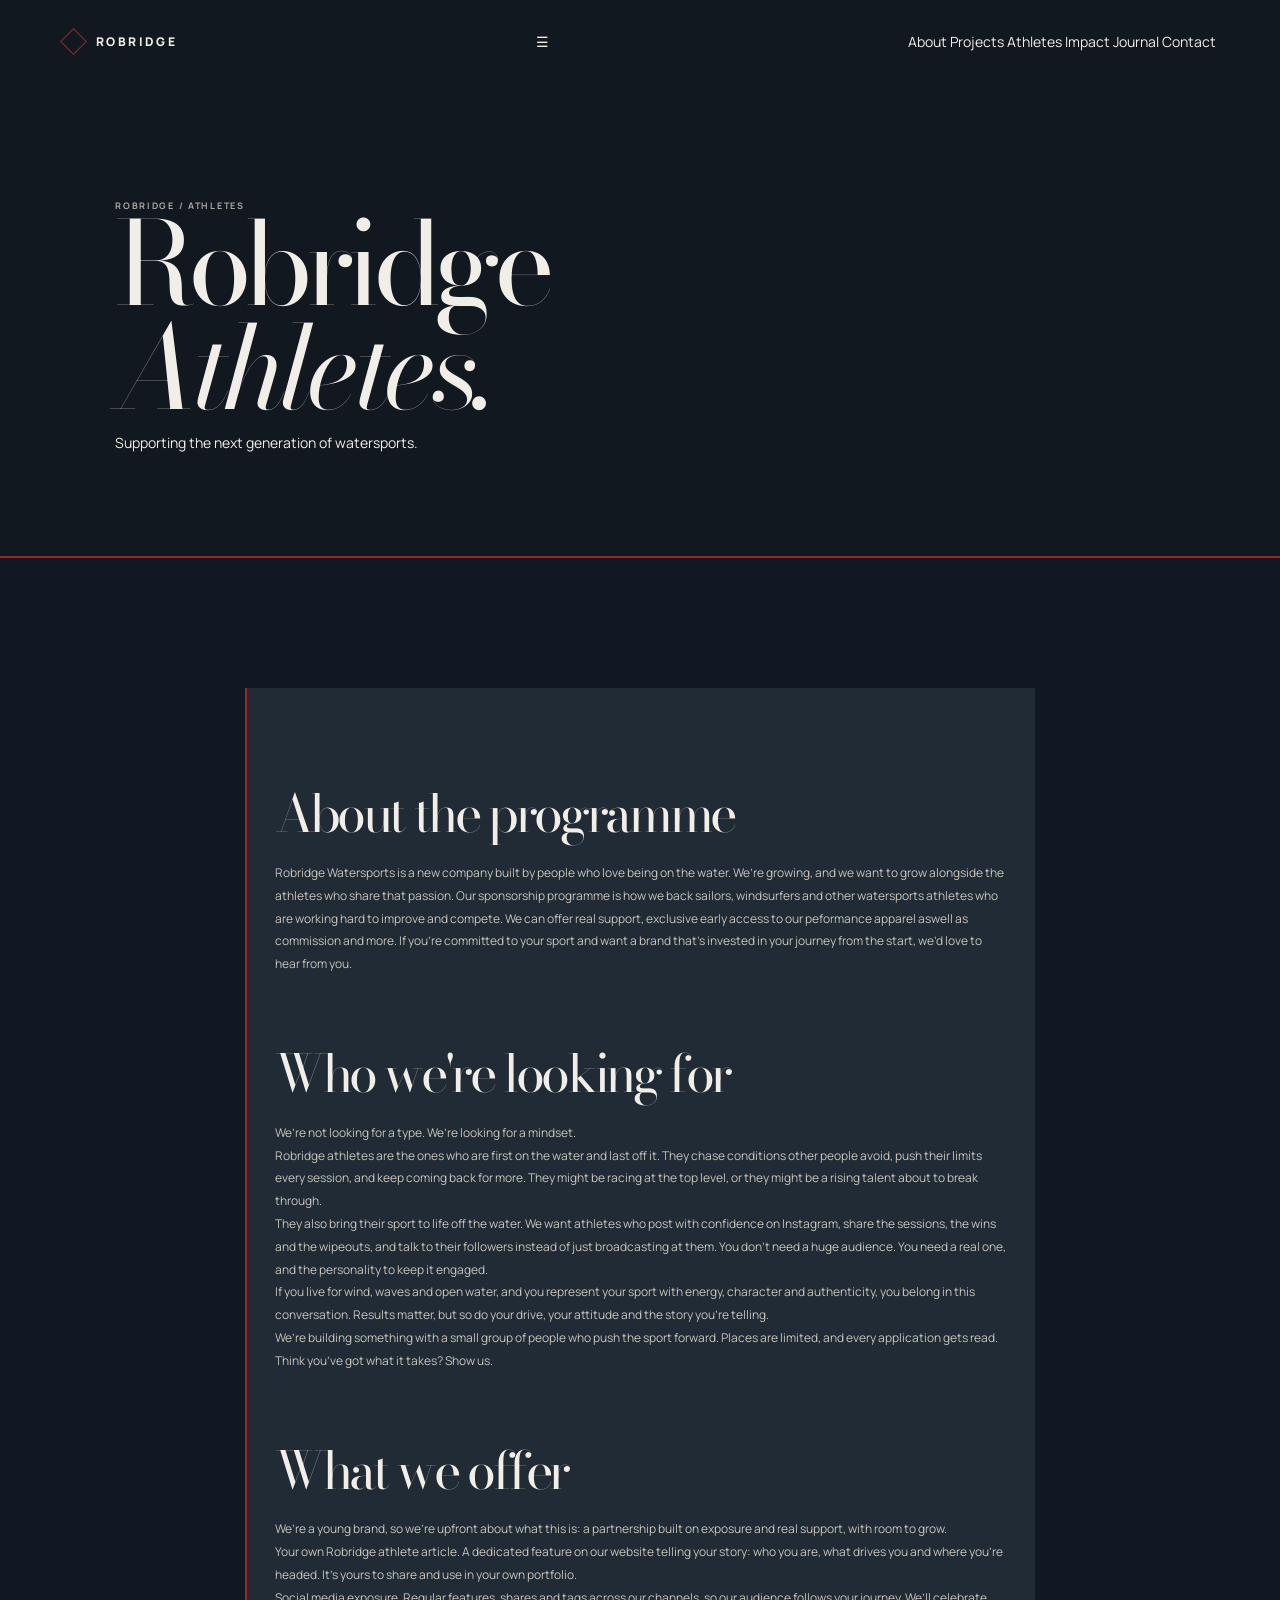
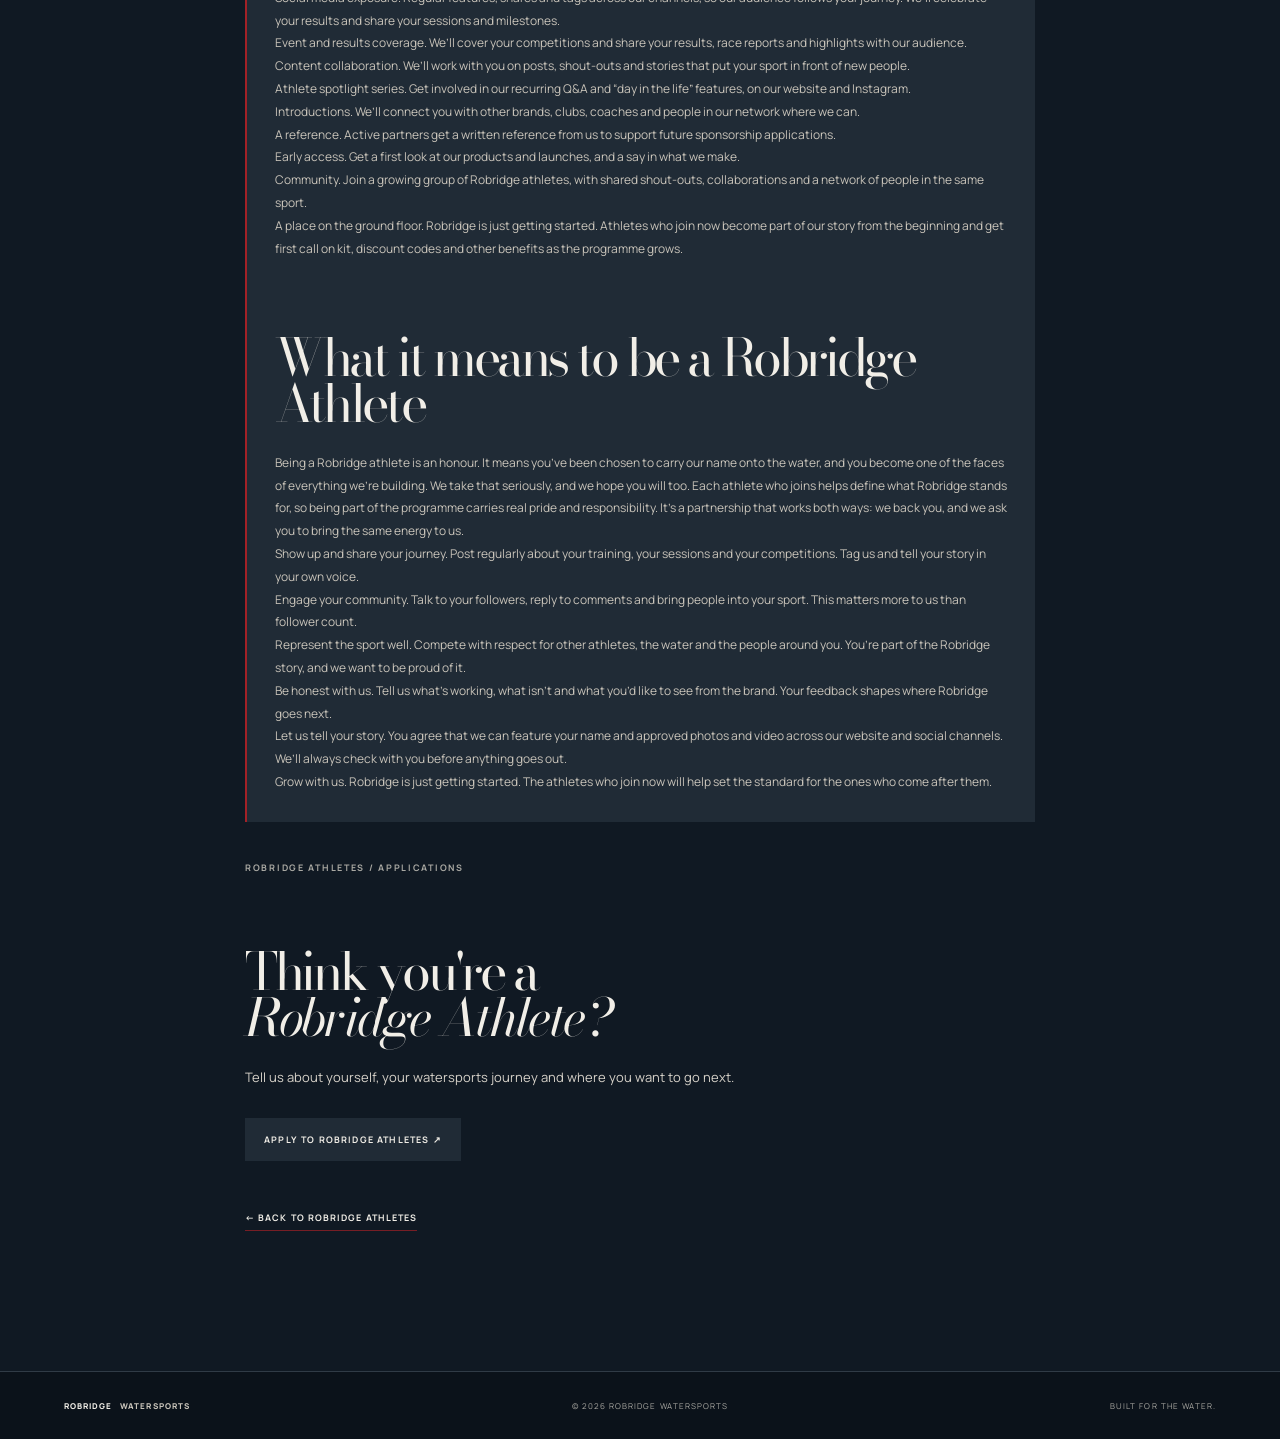
==== commit b818da06: "Update athletes.html" ====
--- a/athletes.html
+++ b/athletes.html
@@ -85,7 +85,7 @@
       <p>
        Robridge Watersports is a new company built by people who love being on the water. We’re growing, and we want to grow alongside the athletes who share that passion. Our sponsorship programme is how we back sailors, windsurfers and other watersports athletes who are working hard to improve and compete.
 
-We’re a young brand, so we won’t pretend to offer big cash deals. What we can offer is real support, a genuine partnership and a platform that grows as we do. If you’re committed to your sport and want a brand that’s invested in your journey from the start, we’d love to hear from you.
+We can offer real support, exclusive early access to our peformance apparel aswell as commission and more. If you’re committed to your sport and want a brand that’s invested in your journey from the start, we’d love to hear from you.
       </p>
 
 
--- a/styles.css
+++ b/styles.css
@@ -1,759 +1,964 @@
-:root{
-  --ink:#0b0d0e;
-  --paper:#f2f0eb;
-  --muted:#77756f;
-  --line:rgba(11,13,14,.14);
-  --white:#fff;
-}
-
-*{
-  box-sizing:border-box;
-}
-
-html{
-  scroll-behavior:smooth;
-}
-
-body{
-  margin:0;
-  background:var(--paper);
-  color:var(--ink);
-  font-family:Inter,Arial,sans-serif;
-}
-
-a{
-  color:inherit;
-  text-decoration:none;
-}
-
+
+@import url('https://fonts.googleapis.com/css2?family=Bodoni+Moda:opsz,wght@6..96,400;6..96,500;6..96,600&family=Manrope:wght@400;500;600;700;800&display=swap');
+
+:root {
+  --ink: #F1EEE7;
+  --paper: #101923;
+  --muted: #AAA9A3;
+  --line: rgba(241,238,231,.14);
+  --white: #18232E;
+  --stone: #303B46;
+  --charcoal: #111820;
+  --charcoal-soft: #202B36;
+  --accent: #A32127;
+  --display: "Bodoni Moda", Didot, "Times New Roman", serif;
+  --body: "Manrope", Arial, sans-serif;
+}
+
+* { box-sizing: border-box; }
+
+html {
+  scroll-behavior: smooth;
+  scroll-padding-top: 80px;
+}
+
+body {
+  margin: 0;
+  background: var(--paper);
+  color: var(--ink);
+  font-family: var(--body);
+  font-size: 14px;
+  -webkit-font-smoothing: antialiased;
+}
+
+body.menu-open { overflow: hidden; }
+
+a {
+  color: inherit;
+  text-decoration: none;
+}
+
+button { font: inherit; }
+
+::selection {
+  background: var(--accent);
+  color: white;
+}
 
 /* NAVIGATION */
 
-.nav{
-  position:fixed;
-  z-index:20;
-  top:0;
-  left:0;
-  right:0;
-  height:78px;
-  padding:0 5vw;
-  display:flex;
-  align-items:center;
-  justify-content:space-between;
-  color:#fff;
-  mix-blend-mode:normal;
-}
-
-.brand{
-  display:flex;
-  gap:12px;
-  align-items:center;
-  font-weight:900;
-  letter-spacing:.16em;
-  font-size:14px;
-}
-
-.brand-mark{
-  width:25px;
-  height:25px;
-  border:2px solid currentColor;
-  display:block;
-  transform:rotate(45deg);
-}
-
-.nav-links{
-  display:flex;
-  align-items:center;
-  gap:30px;
-  font-size:12px;
-  font-weight:700;
-  text-transform:uppercase;
-  letter-spacing:.09em;
-}
-
-.nav-links a{
-  opacity:.9;
-  transition:.2s;
-}
-
-.nav-links a:hover{
-  opacity:1;
-}
-
-.nav-pill{
-  border:1px solid rgba(255,255,255,.5);
-  padding:11px 17px;
-  border-radius:100px;
-}
-
-.menu-toggle{
-  display:none;
-  background:none;
-  border:0;
-  color:#fff;
-  font-size:25px;
-}
-
+.nav {
+  position: fixed;
+  z-index: 100;
+  top: 0;
+  left: 0;
+  right: 0;
+  height: 82px;
+  padding: 0 5vw;
+  display: flex;
+  align-items: center;
+  justify-content: space-between;
+  color: #F1EEE7;
+  transition: background .3s ease;
+}
+
+.brand {
+  display: flex;
+  align-items: center;
+  gap: 13px;
+  font-size: 12px;
+  font-weight: 800;
+  letter-spacing: .2em;
+  position: relative;
+  z-index: 102;
+}
+
+.brand-mark {
+  width: 19px;
+  height: 19px;
+  border: 1.5px solid var(--accent);
+  display: block;
+  transform: rotate(45deg);
+}
+
+/* MENU BUTTON */
+
+.menu-toggle {
+  width: 44px;
+  height: 44px;
+  padding: 10px;
+  border: 0;
+  background: transparent;
+  display: flex;
+  flex-direction: column;
+  justify-content: center;
+  align-items: center;
+  gap: 6px;
+  cursor: pointer;
+  position: relative;
+  z-index: 102;
+  color: var(--ink);
+}
+
+.menu-toggle span {
+  display: block;
+  width: 24px;
+  height: 1px;
+  background: currentColor;
+  transition: transform .35s ease, width .35s ease, opacity .2s ease;
+}
+
+.menu-toggle span:nth-child(2) {
+  width: 17px;
+  margin-left: 7px;
+}
+
+.menu-toggle:hover span:nth-child(2) { width: 24px; }
+
+.menu-toggle.active span:nth-child(1) {
+  transform: translateY(7px) rotate(45deg);
+}
+
+.menu-toggle.active span:nth-child(2) { opacity: 0; }
+
+.menu-toggle.active span:nth-child(3) {
+  transform: translateY(-7px) rotate(-45deg);
+}
+
+/* FULL-SCREEN MENU */
+
+.menu-overlay {
+  position: fixed;
+  inset: 0;
+  z-index: 99;
+  background: #0B121A;
+  color: var(--ink);
+  display: flex;
+  align-items: center;
+  justify-content: center;
+  visibility: hidden;
+  opacity: 0;
+  clip-path: inset(0 0 100% 0);
+  transition:
+    clip-path .65s cubic-bezier(.77,0,.18,1),
+    opacity .35s ease,
+    visibility .65s;
+}
+
+.menu-overlay.open {
+  visibility: visible;
+  opacity: 1;
+  clip-path: inset(0 0 0 0);
+}
+
+.menu-inner {
+  width: 76%;
+  max-width: 1050px;
+  padding: 105px 0 45px;
+  display: flex;
+  flex-direction: column;
+  min-height: 100%;
+  justify-content: space-between;
+}
+
+.menu-heading,
+.menu-footer {
+  font-size: 9px;
+  font-weight: 700;
+  letter-spacing: .2em;
+  color: var(--muted);
+}
+
+.menu-links {
+  display: flex;
+  flex-direction: column;
+  align-items: flex-start;
+  gap: 5px;
+}
+
+.menu-links a {
+  display: flex;
+  align-items: baseline;
+  gap: 16px;
+  font-family: var(--display);
+  font-size: clamp(30px, 3.5vw, 48px);
+  line-height: 1.15;
+  font-weight: 400;
+  letter-spacing: -.035em;
+  transition: color .25s ease, transform .3s ease;
+}
+
+.menu-links a:hover {
+  color: #C9C4BA;
+  transform: translateX(8px);
+}
+
+.menu-links a span {
+  font-family: var(--body);
+  font-size: 9px;
+  letter-spacing: .1em;
+  color: var(--accent);
+}
+
+.menu-footer {
+  display: flex;
+  justify-content: space-between;
+}
 
 /* HERO */
 
-.hero{
-  height:100svh;
-  min-height:680px;
-  position:relative;
-  overflow:hidden;
-  background:#111;
-  color:#fff;
-}
-
-.hero-video{
-  position:absolute;
-  inset:0;
-  width:100%;
-  height:100%;
-  object-fit:cover;
-}
-
-.hero-overlay{
-  position:absolute;
-  inset:0;
+.hero {
+  height: 100svh;
+  min-height: 680px;
+  position: relative;
+  overflow: hidden;
+  background: #111820;
+  color: #F1EEE7;
+}
+
+.hero-video {
+  position: absolute;
+  inset: 0;
+  width: 100%;
+  height: 100%;
+  object-fit: cover;
+  object-position: center;
+}
+
+.hero-overlay {
+  position: absolute;
+  inset: 0;
   background:
-    linear-gradient(90deg,rgba(0,0,0,.72),rgba(0,0,0,.18) 70%),
-    linear-gradient(0deg,rgba(0,0,0,.35),transparent 50%);
-}
-
-.hero-content{
-  position:absolute;
-  left:9vw;
-  bottom:15vh;
-  max-width:760px;
+    linear-gradient(90deg, rgba(0,0,0,.64), rgba(0,0,0,.08) 80%),
+    linear-gradient(0deg, rgba(0,0,0,.45), transparent 60%);
+}
+
+.hero-content {
+  position: absolute;
+  left: 9vw;
+  bottom: 15vh;
+  max-width: 850px;
 }
 
 .eyebrow,
 .section-label,
 .project-meta,
-.article-date{
-  font-size:10px;
-  letter-spacing:.16em;
-  font-weight:800;
-}
-
-.eyebrow{
-  margin-bottom:22px;
-}
-
-h1{
-  font-size:clamp(60px,9vw,138px);
-  line-height:.88;
-  letter-spacing:-.065em;
-  margin:0;
-  font-weight:900;
+.article-date {
+  font-size: 9px;
+  letter-spacing: .19em;
+  font-weight: 700;
+}
+
+.eyebrow {
+  margin-bottom: 25px;
+  color: #D0C8B9;
+}
+
+h1 {
+  font-family: var(--display);
+  font-size: clamp(76px, 11vw, 158px);
+  line-height: .79;
+  letter-spacing: -.065em;
+  margin: 0;
+  font-weight: 400;
 }
 
 h1 em,
-h2 em{
-  font-family:Georgia,serif;
-  font-weight:400;
-  letter-spacing:-.05em;
-}
-
-.hero-copy{
-  font-size:17px;
-  line-height:1.55;
-  max-width:560px;
-  color:rgba(255,255,255,.78);
-  margin:32px 0;
-}
-
-.hero-actions{
-  display:flex;
-  align-items:center;
-  gap:28px;
-}
-
-.button{
-  display:inline-flex;
-  align-items:center;
-  gap:20px;
-  padding:15px 20px;
-  font-size:11px;
-  font-weight:800;
-  letter-spacing:.1em;
-  text-transform:uppercase;
-  border-radius:100px;
-}
-
-.button-light{
-  background:#fff;
-  color:#111;
-}
-
-.button-dark{
-  background:#111;
-  color:#fff;
-}
-
-.text-link{
-  font-size:12px;
-  font-weight:700;
-  border-bottom:1px solid rgba(255,255,255,.5);
-  padding-bottom:4px;
-}
-
-.scroll-hint{
-  position:absolute;
-  bottom:34px;
-  right:5vw;
-  font-size:9px;
-  letter-spacing:.16em;
-  font-weight:800;
-}
-
-.scroll-hint span{
-  margin-left:15px;
-  font-size:15px;
-}
-
+h2 em {
+  font-family: var(--display);
+  font-weight: 400;
+  font-style: italic;
+  letter-spacing: -.055em;
+}
+
+.hero-copy {
+  font-size: 13px;
+  line-height: 1.8;
+  max-width: 390px;
+  color: rgba(255,255,255,.76);
+  margin: 35px 0 28px;
+  font-weight: 400;
+}
+
+.hero-actions {
+  display: flex;
+  align-items: center;
+  gap: 28px;
+}
+
+.button {
+  display: inline-flex;
+  align-items: center;
+  gap: 24px;
+  padding: 15px 19px;
+  font-size: 9px;
+  font-weight: 700;
+  letter-spacing: .13em;
+  text-transform: uppercase;
+  border-radius: 0;
+  transition: background .25s ease, color .25s ease;
+}
+
+.button-light {
+  background: #F1EEE7;
+  color: #111820;
+}
+
+.button-light:hover {
+  background: var(--accent);
+  color: white;
+}
+
+.button-dark {
+  background: #202B36;
+  color: #F1EEE7;
+}
+
+.button-dark:hover { background: var(--accent); }
+
+.text-link {
+  font-size: 10px;
+  font-weight: 600;
+  letter-spacing: .08em;
+  border-bottom: 1px solid rgba(163,33,39,.8);
+  padding-bottom: 5px;
+}
+
+.scroll-hint {
+  position: absolute;
+  bottom: 34px;
+  right: 5vw;
+  font-size: 8px;
+  letter-spacing: .2em;
+  font-weight: 700;
+}
+
+.scroll-hint span {
+  margin-left: 15px;
+  font-size: 15px;
+  color: #AAA9A3;
+}
 
 /* GENERAL SECTIONS */
 
-.section{
-  padding:130px 9vw;
-}
-
-.intro{
-  display:grid;
-  grid-template-columns:1fr 2.3fr;
-  gap:6vw;
-}
-
-h2{
-  font-size:clamp(44px,6vw,90px);
-  line-height:.95;
-  letter-spacing:-.06em;
-  margin:0 0 35px;
-  font-weight:900;
-}
-
-h2 span{
-  color:#85837d;
-}
-
-.lead{
-  font-size:clamp(22px,2.4vw,34px);
-  line-height:1.25;
-  max-width:850px;
-  margin:0;
-}
-
-.section-label{
-  color:var(--muted);
-}
-
+.section { padding: 125px 9vw; }
+
+.intro {
+  display: grid;
+  grid-template-columns: 1fr 2.3fr;
+  gap: 6vw;
+  background: #101923;
+  color: var(--ink);
+}
+
+h2 {
+  font-family: var(--display);
+  font-size: clamp(58px, 7.5vw, 112px);
+  line-height: .88;
+  letter-spacing: -.065em;
+  margin: 0 0 35px;
+  font-weight: 400;
+}
+
+.section-label {
+  color: #AAA9A3;
+  padding-top: 9px;
+}
+
+.lead {
+  font-size: 15px;
+  line-height: 1.9;
+  max-width: 760px;
+  margin: 0;
+  color: #D7D2C9;
+  font-weight: 400;
+}
 
 /* PROJECTS */
 
-.projects{
-  background:#111;
-  color:#fff;
-}
-
-.section-head{
-  display:flex;
-  justify-content:space-between;
-  align-items:flex-end;
-  gap:40px;
-  margin-bottom:60px;
-}
-
-.section-head h2{
-  margin:16px 0 0;
-}
-
-.section-head>p{
-  max-width:350px;
-  color:#92928e;
-  line-height:1.6;
-  margin:0;
-}
-
-.project-grid{
-  display:grid;
-  grid-template-columns:1.25fr 1fr 1fr;
-  gap:18px;
-}
-
-.project-card{
-  background:#1a1b1c;
-  border:1px solid rgba(255,255,255,.08);
-  min-height:540px;
-  display:flex;
-  flex-direction:column;
-}
-
-.project-image{
-  height:280px;
-  position:relative;
-  overflow:hidden;
-}
-
-.project-image:after{
-  content:"";
-  position:absolute;
-  inset:0;
-  background:linear-gradient(135deg,transparent,rgba(0,0,0,.45));
-}
-
-.project-image span{
-  position:absolute;
-  z-index:2;
-  top:20px;
-  left:20px;
-  font-size:10px;
-  font-weight:800;
-  letter-spacing:.1em;
-}
-
-.crewfinder-image{
-  background:
-    radial-gradient(circle at 65% 30%,#9db9be 0 2%,transparent 3%),
-    linear-gradient(135deg,#173d49,#0a171b 70%);
-}
-
-.dinghy-image{
-  background:
-    linear-gradient(145deg,#c5d2cf,#49656a 45%,#101a1c);
-}
-
-.future-image{
-  background:
-    linear-gradient(135deg,#ded9cc,#686762 45%,#141414);
-}
-
-.project-body{
-  padding:30px;
-  display:flex;
-  flex:1;
-  flex-direction:column;
-}
-
-.project-meta{
-  color:#777;
-  line-height:1.5;
-}
-
-.project-body h3{
-  font-size:32px;
-  letter-spacing:-.04em;
-  margin:16px 0 12px;
-}
-
-.project-body p{
-  color:#a5a5a0;
-  line-height:1.6;
-  margin:0 0 25px;
-}
-
-.project-body a{
-  margin-top:auto;
-  font-size:11px;
-  font-weight:800;
-  letter-spacing:.1em;
-  text-transform:uppercase;
-}
-
+.projects {
+  background: #111820;
+  color: var(--ink);
+  position: relative;
+}
+
+.projects:before {
+  content: "";
+  position: absolute;
+  top: 0;
+  left: 9vw;
+  width: 60px;
+  height: 2px;
+  background: var(--accent);
+}
+
+.section-head {
+  display: flex;
+  justify-content: space-between;
+  align-items: flex-end;
+  gap: 40px;
+  margin-bottom: 55px;
+}
+
+.section-head h2 { margin: 16px 0 0; }
+
+.section-head > p {
+  max-width: 310px;
+  color: #AAA9A3;
+  font-size: 12px;
+  line-height: 1.8;
+  margin: 0 0 5px;
+}
+
+.project-grid {
+  display: grid;
+  grid-template-columns: 1.25fr 1fr 1fr;
+  gap: 16px;
+}
+
+.project-card {
+  background: #202B36;
+  border: 1px solid rgba(241,238,231,.08);
+  min-height: 510px;
+  display: flex;
+  flex-direction: column;
+  transition: border-color .3s ease, transform .3s ease;
+}
+
+.project-card:hover {
+  border-color: rgba(163,33,39,.65);
+  transform: translateY(-4px);
+}
+
+.project-image {
+  height: 260px;
+  position: relative;
+  overflow: hidden;
+  background-size: cover;
+  background-position: center;
+}
+
+.project-image:after {
+  content: "";
+  position: absolute;
+  inset: 0;
+  background: linear-gradient(0deg, rgba(0,0,0,.4), transparent 65%);
+}
+
+.project-image span {
+  position: absolute;
+  z-index: 2;
+  top: 19px;
+  left: 20px;
+  font-size: 9px;
+  font-weight: 700;
+  letter-spacing: .15em;
+  color: white;
+}
+
+.crewfinder-image {
+  background-image:
+    linear-gradient(rgba(17,24,32,.08),rgba(17,24,32,.48)),
+    url("https://images.unsplash.com/photo-1790695904601-fc7c5a95091c?auto=format&fit=crop&w=1400&q=85");
+}
+
+.dinghy-image {
+  background-image:
+    linear-gradient(rgba(17,24,32,.05),rgba(17,24,32,.42)),
+    url("https://images.unsplash.com/photo-1772397677158-0b66fc93e85f?auto=format&fit=crop&fm=jpg&q=85&w=1400");
+}
+
+.training-image {
+  background-image:
+    linear-gradient(rgba(17,24,32,.08),rgba(17,24,32,.48)),
+    url("https://images.unsplash.com/photo-1467818488384-3a21f2b79959?auto=format&fit=crop&w=1400&q=85");
+}
+
+.future-image {
+  background-image:
+    linear-gradient(rgba(17,24,32,.05),rgba(17,24,32,.45)),
+    url("https://images.unsplash.com/photo-1763653740009-cc47d761ccb3?auto=format&fit=crop&w=1400&q=85");
+}
+
+.sunglasses-image {
+  background: linear-gradient(135deg, #202B36, #111820);
+}
+
+.project-body {
+  padding: 26px;
+  display: flex;
+  flex: 1;
+  flex-direction: column;
+}
+
+.project-meta {
+  color: #C9C4BA;
+  line-height: 1.7;
+  font-size: 8px;
+}
+
+.project-body h3 {
+  font-family: var(--display);
+  font-size: 35px;
+  line-height: 1;
+  letter-spacing: -.04em;
+  margin: 17px 0 13px;
+  font-weight: 400;
+}
+
+.project-body p {
+  color: #C4C1BA;
+  font-size: 12px;
+  line-height: 1.8;
+  margin: 0 0 25px;
+}
+
+.project-body a {
+  margin-top: auto;
+  font-size: 9px;
+  font-weight: 700;
+  letter-spacing: .12em;
+  text-transform: uppercase;
+  transition: color .2s ease;
+}
+
+.project-body a:hover { color: #D8B7B7; }
+
+/* ATHLETES */
+
+.athletes {
+  background: #101923;
+  color: var(--ink);
+}
+
+.athletes-inner {
+  max-width: 1400px;
+  margin: auto;
+}
+
+.athletes-grid {
+  display: grid;
+  grid-template-columns: 1.2fr 1fr;
+  gap: 8vw;
+  margin-top: 45px;
+}
+
+.athletes-copy { padding-top: 15px; }
+
+.athletes-copy p {
+  font-size: 13px;
+  line-height: 1.9;
+  color: #C9C4BA;
+  margin: 0 0 22px;
+}
 
 /* IMPACT */
 
-.impact{
-  background:#d9d7d1;
-}
-
-.impact-grid{
-  display:grid;
-  grid-template-columns:1.2fr 1fr;
-  gap:8vw;
-}
-
-.impact-copy{
-  padding-top:20px;
-}
-
-.impact-copy>p{
-  font-size:22px;
-  line-height:1.45;
-  max-width:600px;
-}
-
-.stats{
-  display:grid;
-  grid-template-columns:repeat(3,1fr);
-  border-top:1px solid var(--line);
-  margin-top:70px;
-}
-
-.stats div{
-  padding:25px 15px 0 0;
-}
-
-.stats strong{
-  display:block;
-  font-size:45px;
-  letter-spacing:-.05em;
-}
-
-.stats span{
-  font-size:9px;
-  letter-spacing:.12em;
-  font-weight:800;
-  color:var(--muted);
-}
-
+.impact {
+  background: #18232E;
+  color: var(--ink);
+}
+
+.impact-grid {
+  display: grid;
+  grid-template-columns: 1.2fr 1fr;
+  gap: 8vw;
+}
+
+.impact-copy { padding-top: 20px; }
+
+.impact-copy > p {
+  font-size: 14px;
+  line-height: 1.9;
+  max-width: 550px;
+  color: #D7D2C9;
+}
+
+.stats {
+  display: grid;
+  grid-template-columns: repeat(3,1fr);
+  border-top: 1px solid rgba(163,33,39,.75);
+  margin-top: 65px;
+}
+
+.stats div { padding: 23px 12px 0 0; }
+
+.stats strong {
+  display: block;
+  font-family: var(--display);
+  font-size: 50px;
+  font-weight: 400;
+  color: var(--ink);
+}
+
+.stats span {
+  font-size: 8px;
+  letter-spacing: .13em;
+  font-weight: 700;
+  color: #AAA9A3;
+}
 
 /* JOURNAL */
 
-.journal{
-  background:var(--paper);
-}
-
-.journal-list{
-  width:100%;
-  border-top:1px solid var(--ink);
-}
-
-
-/* BLACK ARTICLE STRIPES */
-
-.journal-row{
-  width:100%;
-  min-height:150px;
-  background:#111;
-  color:#fff;
-  display:grid;
-  grid-template-columns:80px 1fr 60px;
-  align-items:center;
-  gap:30px;
-  padding:30px 35px;
-  border-bottom:1px solid rgba(255,255,255,.12);
+.journal {
+  background: #101923;
+  color: var(--ink);
+}
+
+.journal-list {
+  width: 100%;
+  border-top: 1px solid var(--accent);
+}
+
+.journal-row {
+  width: 100%;
+  min-height: 130px;
+  background: #202B36;
+  color: var(--ink);
+  display: grid;
+  grid-template-columns: 60px 1fr 40px;
+  align-items: center;
+  gap: 25px;
+  padding: 25px 30px;
+  border-bottom: 1px solid rgba(241,238,231,.1);
+  transition: background .25s ease, padding .25s ease;
+}
+
+.journal-row:hover {
+  background: #303D4A;
+  padding-left: 40px;
+}
+
+.journal-number {
+  font-size: 9px;
+  font-weight: 700;
+  letter-spacing: .12em;
+  color: #C9C4BA;
+}
+
+.journal-info { min-width: 0; }
+
+.journal-info .article-date {
+  margin: 0 0 10px;
+  color: #C9C4BA;
+  font-size: 8px;
+}
+
+.journal-info h3 {
+  margin: 0;
+  font-family: var(--display);
+  font-size: clamp(25px, 3vw, 42px);
+  line-height: 1.05;
+  letter-spacing: -.035em;
+  font-weight: 400;
+  color: var(--ink);
+}
+
+.journal-arrow {
+  justify-self: end;
+  font-size: 21px;
+  transition: transform .25s ease;
+}
+
+.journal-row:hover .journal-arrow {
+  transform: translate(5px,-5px);
+}
+
+/* ARTICLE PAGES */
+
+.article-page {
+  background: #101923;
+  color: var(--ink);
+  min-height: 100vh;
+}
+
+.article-hero {
+  background: #111820;
+  color: var(--ink);
+  padding: 190px 9vw 90px;
+  border-bottom: 2px solid var(--accent);
+}
+
+.article-hero-inner {
+  max-width: 1200px;
+}
+
+.article-hero .article-date {
+  color: #C9C4BA;
+  margin: 0 0 25px;
+}
+
+.article-hero h1 {
+  font-size: clamp(58px, 9vw, 120px);
+  max-width: 1100px;
+  margin: 0;
+  line-height: .9;
+}
+
+.article-content {
+  max-width: 850px;
+  margin: 0 auto;
+  padding: 100px 30px 140px;
+  color: var(--ink);
+}
+
+.article-content .article-intro {
+  font-family: var(--display);
+  font-size: 32px;
+  line-height: 1.3;
+  margin-bottom: 55px;
+  color: var(--ink);
+}
+
+.article-content p {
+  font-size: 13px;
+  line-height: 1.9;
+  color: #D7D2C9;
+  margin: 0 0 28px;
+}
+
+.article-content h2 {
+  font-size: 52px;
+  margin: 75px 0 25px;
+  color: var(--ink);
+}
+
+.article-content h3 {
+  font-family: var(--display);
+  font-size: 34px;
+  margin: 45px 0 18px;
+  color: var(--ink);
+}
+
+.article-back {
+  display: inline-flex;
+  align-items: center;
+  gap: 12px;
+  font-size: 9px;
+  font-weight: 700;
+  letter-spacing: .12em;
+  text-transform: uppercase;
+  border-bottom: 1px solid rgba(163,33,39,.7);
+  padding-bottom: 6px;
+  margin-top: 50px;
+}
+
+.article-placeholder {
+  padding: 28px;
+  background: #202B36;
+  border-left: 2px solid var(--accent);
+  margin: 30px 0;
+}
+
+.article-placeholder p {
+  margin: 0;
+  color: #C9C4BA;
+  font-size: 12px;
+}
+
+/* CONTACT */
+
+.contact {
+  background: #111820;
+  color: var(--ink);
+  text-align: center;
+  padding-top: 145px;
+  padding-bottom: 145px;
+  border-top: 2px solid var(--accent);
+}
+
+.contact-inner {
+  max-width: 800px;
+  margin: auto;
+}
+
+.contact .section-label { color: #C9C4BA; }
+
+.contact h2 {
+  font-size: clamp(75px, 10vw, 145px);
+  margin: 30px 0;
+}
+
+.contact p {
+  color: #C9C4BA;
+  font-size: 12px;
+  line-height: 1.9;
+  max-width: 480px;
+  margin: 0 auto 35px;
+}
+
+/* FOOTER */
+
+footer {
+  background: #0B121A;
+  color: #AAA9A3;
+  border-top: 1px solid #303B46;
+  padding: 28px 5vw;
+  display: flex;
+  justify-content: space-between;
+  font-size: 8px;
+  letter-spacing: .13em;
+  text-transform: uppercase;
+}
+
+.footer-brand {
+  color: var(--ink);
+  font-weight: 800;
+}
+
+.footer-brand span {
+  color: #C9C4BA;
+  margin-left: 8px;
+}
+
+/* CUSTOM CURSOR */
+
+.custom-cursor {
+  position: fixed;
+  top: 0;
+  left: 0;
+  z-index: 99999;
+  width: 30px;
+  height: 30px;
+  border: 1px solid rgba(241,238,231,.8);
+  border-radius: 50%;
+  background: transparent;
+  pointer-events: none;
+  opacity: 0;
+  mix-blend-mode: difference;
+  transform: translate(-50%, -50%);
   transition:
-    background .25s ease,
-    padding .25s ease;
-}
-
-.journal-row:hover{
-  background:#1c1d1e;
-  padding-left:45px;
-}
-
-.journal-number{
-  font-size:11px;
-  font-weight:800;
-  letter-spacing:.12em;
-  color:#777;
-}
-
-.journal-info{
-  min-width:0;
-}
-
-.journal-info .article-date{
-  margin:0 0 12px;
-  color:#777;
-}
-
-.journal-info h3{
-  margin:0;
-  font-size:clamp(24px,3vw,42px);
-  line-height:1;
-  letter-spacing:-.045em;
-  font-weight:800;
-}
-
-.journal-arrow{
-  justify-self:end;
-  font-size:24px;
-  font-weight:400;
-  transition:transform .25s ease;
-}
-
-.journal-row:hover .journal-arrow{
-  transform:translate(5px,-5px);
-}
-
-
-/* ARTICLE PAGES */
-
-.article-page{
-  background:var(--paper);
-  min-height:100vh;
-}
-
-
-/* BLACK ARTICLE HERO */
-
-.article-hero{
-  background:#111;
-  color:#fff;
-  padding:190px 9vw 90px;
-}
-
-.article-hero-inner{
-  max-width:1200px;
-}
-
-.article-hero .article-date{
-  color:#777;
-  margin:0 0 25px;
-}
-
-.article-hero h1{
-  font-size:clamp(52px,8vw,110px);
-  max-width:1100px;
-  margin:0;
-  line-height:.9;
-}
-
-.article-content{
-  max-width:850px;
-  margin:0 auto;
-  padding:100px 30px 140px;
-}
-
-.article-content .article-intro{
-  font-size:28px;
-  line-height:1.35;
-  letter-spacing:-.025em;
-  margin-bottom:60px;
-}
-
-.article-content p{
-  font-size:18px;
-  line-height:1.75;
-  color:#4e4c48;
-  margin:0 0 30px;
-}
-
-.article-content h2{
-  font-size:42px;
-  margin:80px 0 25px;
-  letter-spacing:-.045em;
-}
-
-.article-content h3{
-  font-size:28px;
-  margin:50px 0 20px;
-  letter-spacing:-.03em;
-}
-
-.article-back{
-  display:inline-flex;
-  align-items:center;
-  gap:12px;
-  font-size:11px;
-  font-weight:800;
-  letter-spacing:.1em;
-  text-transform:uppercase;
-  border-bottom:1px solid rgba(255,255,255,.4);
-  padding-bottom:6px;
-  margin-top:55px;
-}
-
-.article-placeholder{
-  padding:30px;
-  background:#e3e0d9;
-  border-left:3px solid #111;
-  margin:30px 0;
-}
-
-.article-placeholder p{
-  margin:0;
-  color:#777;
-  font-size:15px;
-}
-
-
-/* CONTACT */
-
-.contact{
-  background:#111;
-  color:#fff;
-  text-align:center;
-  padding-top:150px;
-  padding-bottom:150px;
-}
-
-.contact-inner{
-  max-width:800px;
-  margin:auto;
-}
-
-.contact .section-label{
-  color:#777;
-}
-
-.contact h2{
-  font-size:clamp(65px,9vw,130px);
-  margin:30px 0;
-}
-
-.contact p{
-  color:#999;
-  max-width:480px;
-  margin:0 auto 35px;
-  line-height:1.6;
-}
-
-
-/* FOOTER */
-
-footer{
-  background:#111;
-  color:#777;
-  border-top:1px solid #292929;
-  padding:28px 5vw;
-  display:flex;
-  justify-content:space-between;
-  font-size:10px;
-  letter-spacing:.08em;
-  text-transform:uppercase;
-}
-
-.footer-brand{
-  color:#fff;
-  font-weight:900;
-}
-
-.footer-brand span{
-  color:#777;
-  margin-left:8px;
-}
-
-
-/* MOBILE */
-
-@media(max-width:850px){
-
-  .nav{
-    height:68px;
-    padding:0 6vw;
-  }
-
-  .menu-toggle{
-    display:block;
-  }
-
-  .nav-links{
-    display:none;
-    position:absolute;
-    top:68px;
-    left:0;
-    right:0;
-    background:#111;
-    padding:25px 6vw;
-    flex-direction:column;
-    align-items:flex-start;
-  }
-
-  .nav-links.open{
-    display:flex;
-  }
-
-  .hero-content{
-    left:7vw;
-    right:7vw;
-    bottom:12vh;
-  }
-
-  .hero-copy{
-    font-size:15px;
-  }
-
-  .section{
-    padding:90px 7vw;
-  }
+    opacity .25s ease,
+    width .45s cubic-bezier(.22,1,.36,1),
+    height .45s cubic-bezier(.22,1,.36,1);
+  will-change: transform;
+}
+
+.custom-cursor.visible {
+  opacity: 1;
+}
+
+.custom-cursor.hovering {
+  width: 42px;
+  height: 42px;
+}
+
+/* RESPONSIVE */
+
+@media (max-width: 850px) {
+  .nav {
+    height: 70px;
+    padding: 0 6vw;
+  }
+
+  .menu-inner {
+    width: 84%;
+    padding: 100px 0 35px;
+  }
+
+  .menu-links a {
+    font-size: clamp(30px, 7vw, 42px);
+  }
+
+  .hero-content {
+    left: 7vw;
+    right: 7vw;
+    bottom: 12vh;
+  }
+
+  h1 { font-size: clamp(70px, 14vw, 110px); }
+
+  .hero-copy { font-size: 12px; }
+
+  .section { padding: 85px 7vw; }
 
   .intro,
-  .impact-grid{
-    grid-template-columns:1fr;
-  }
-
-  .project-grid,
-  .article-grid{
-    grid-template-columns:1fr;
-  }
-
-  .project-card{
-    min-height:470px;
-  }
-
-  .project-image{
-    height:230px;
-  }
-
-  .section-head{
-    display:block;
-  }
-
-  .section-head>p{
-    margin-top:20px;
-  }
-
-  .stats{
-    margin-top:40px;
-  }
-
-  /* JOURNAL MOBILE */
-
-  .journal-row{
-    min-height:135px;
-    grid-template-columns:45px 1fr 35px;
-    gap:15px;
-    padding:25px 18px;
-  }
-
-  .journal-row:hover{
-    padding-left:23px;
-  }
-
-  .journal-info h3{
-    font-size:24px;
-  }
-
-  .journal-arrow{
-    font-size:20px;
-  }
-
-  /* ARTICLE MOBILE */
-
-  .article-hero{
-    padding:145px 7vw 70px;
-  }
-
-  .article-hero h1{
-    font-size:clamp(48px,13vw,75px);
-  }
-
-  .article-content{
-    padding:70px 7vw 100px;
-  }
-
-  .article-content .article-intro{
-    font-size:23px;
-  }
-
-  .article-content p{
-    font-size:17px;
-    line-height:1.7;
-  }
-
-  .article-content h2{
-    font-size:36px;
-    margin-top:60px;
-  }
-
-  footer{
-    flex-direction:column;
-    gap:12px;
-  }
-
-}
+  .impact-grid,
+  .athletes-grid {
+    grid-template-columns: 1fr;
+  }
+
+  .intro { gap: 35px; }
+
+  .project-grid { grid-template-columns: 1fr 1fr; }
+
+  .project-card { min-height: 450px; }
+
+  .project-image { height: 220px; }
+
+  .section-head { display: block; }
+
+  .section-head > p { margin-top: 22px; }
+
+  .stats { margin-top: 40px; }
+
+  .journal-row {
+    min-height: 115px;
+    grid-template-columns: 35px 1fr 25px;
+    gap: 14px;
+    padding: 22px 15px;
+  }
+
+  .journal-row:hover { padding-left: 20px; }
+
+  .journal-info h3 { font-size: 25px; }
+
+  .article-hero { padding: 145px 7vw 70px; }
+
+  .article-content { padding: 70px 7vw 100px; }
+
+  footer {
+    flex-direction: column;
+    gap: 12px;
+  }
+}
+
+@media (max-width: 560px) {
+  .project-grid { grid-template-columns: 1fr; }
+
+  .project-card { min-height: 430px; }
+
+  .project-image { height: 235px; }
+
+  .hero-content { bottom: 14vh; }
+
+  .hero-actions { gap: 18px; }
+
+  .button {
+    padding: 14px;
+    font-size: 8px;
+  }
+
+  .scroll-hint {
+    right: 7vw;
+    font-size: 7px;
+  }
+
+  .stats strong { font-size: 38px; }
+
+  .stats span { font-size: 7px; }
+
+  .menu-links { gap: 9px; }
+
+  .menu-links a { font-size: 34px; }
+
+  .menu-footer { font-size: 7px; }
+
+  .contact h2 { font-size: 72px; }
+}
+
+@media (pointer: coarse) {
+  .custom-cursor {
+    display: none !important;
+  }
+}
+
+@media (prefers-reduced-motion: reduce) {
+  *,
+  *::before,
+  *::after {
+    scroll-behavior: auto !important;
+    transition-duration: .01ms !important;
+    animation-duration: .01ms !important;
+  }
+}
